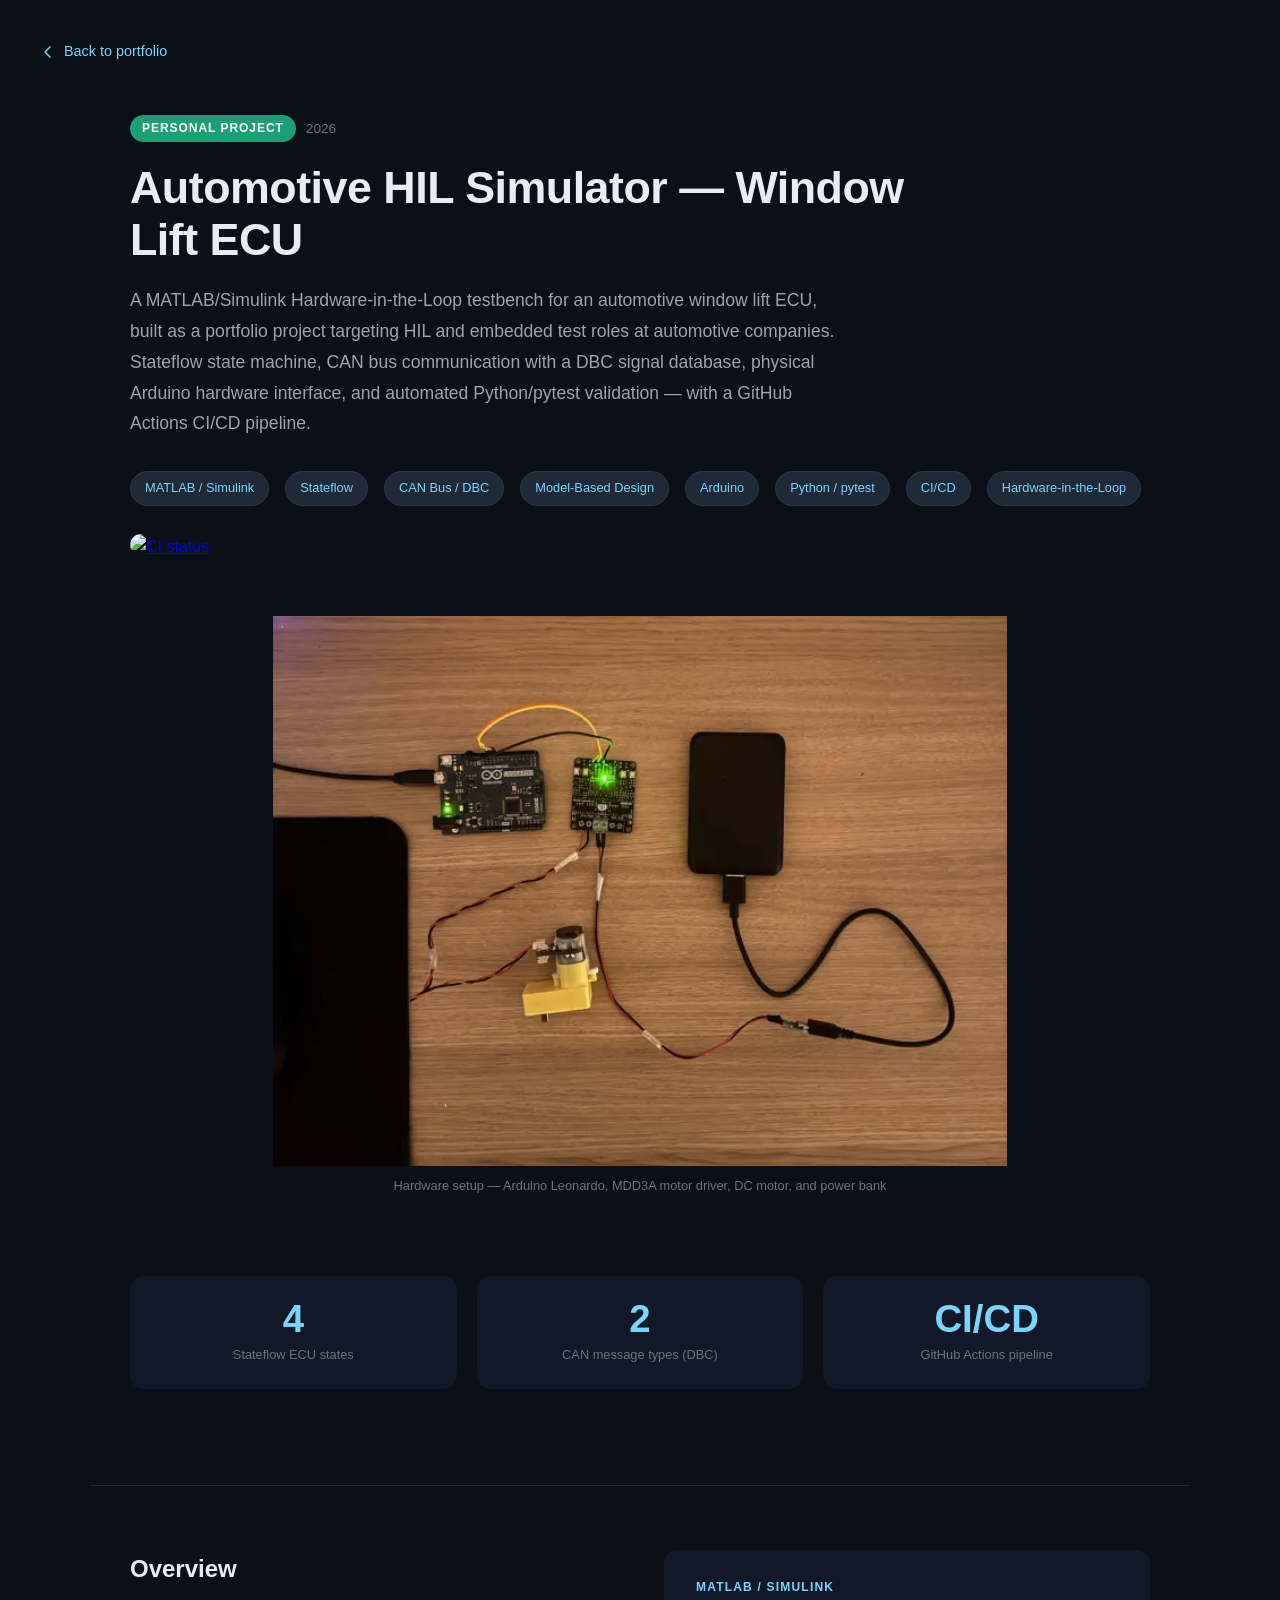
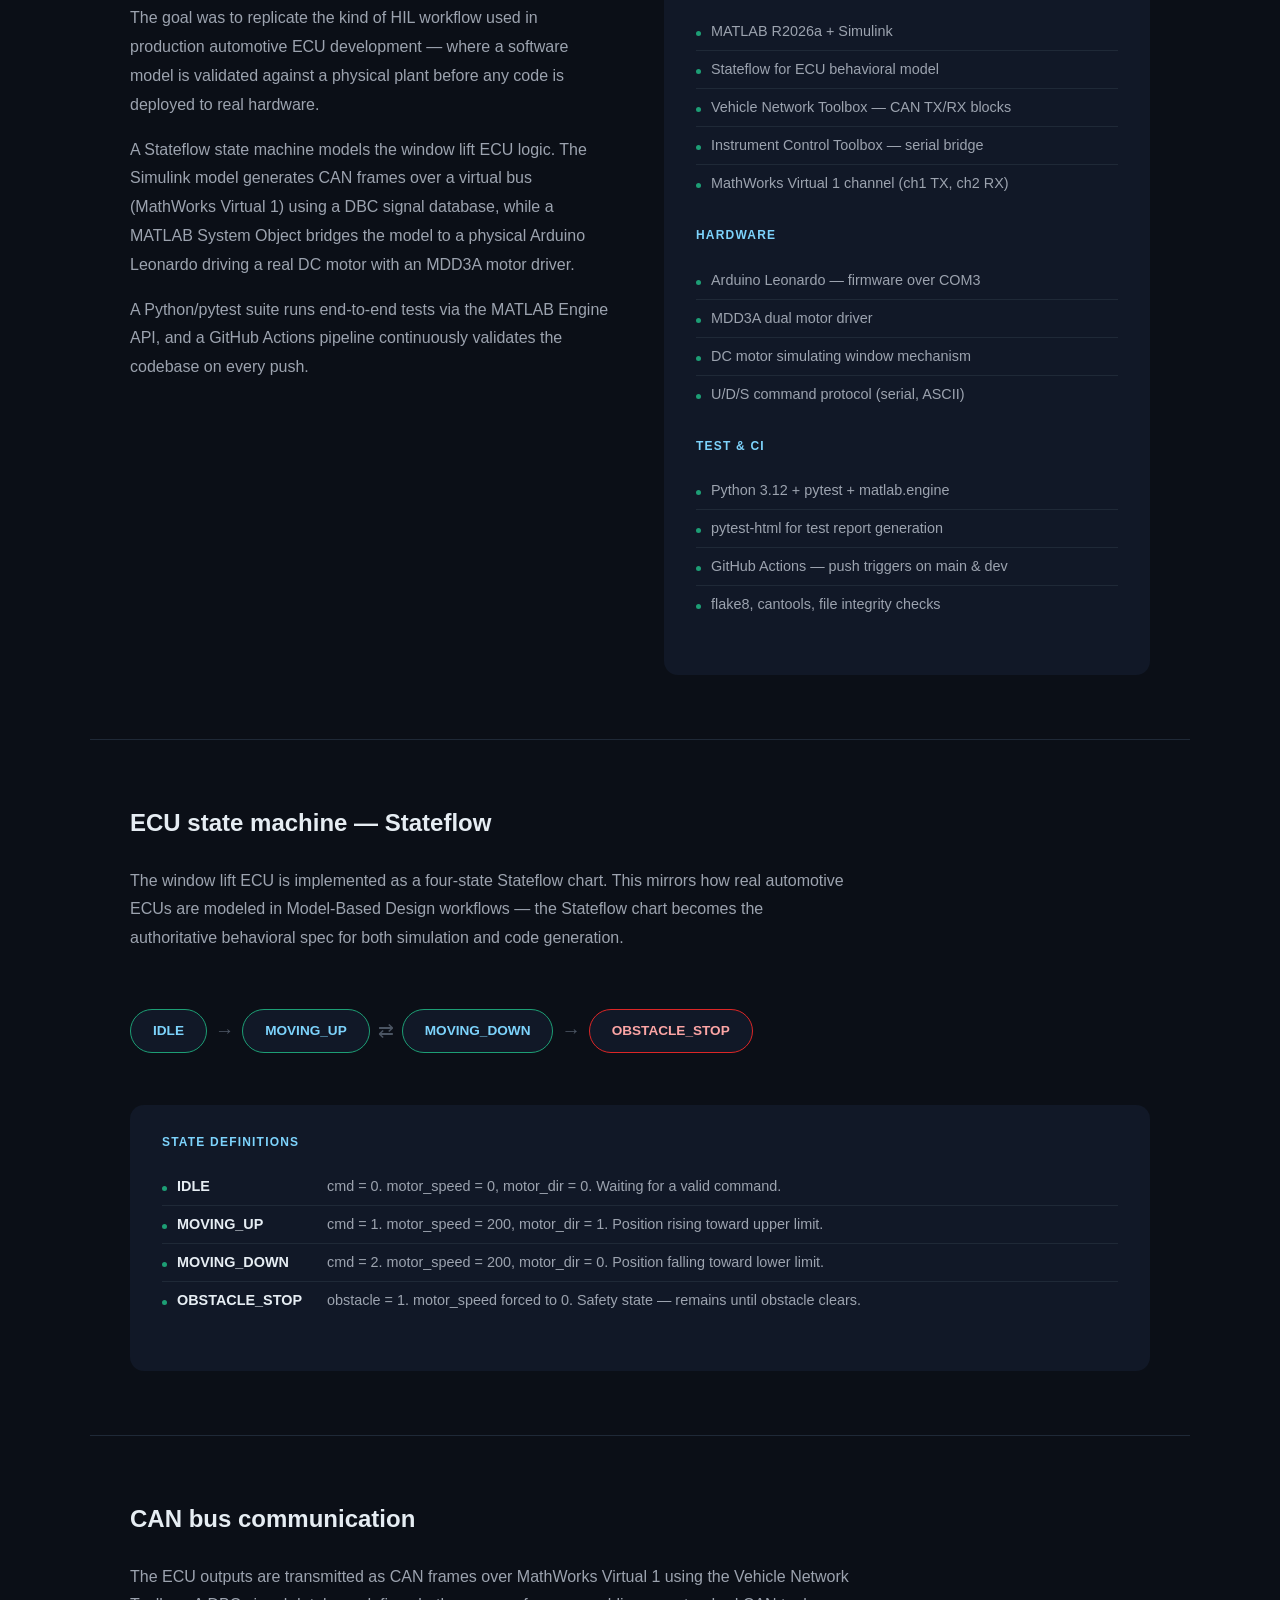
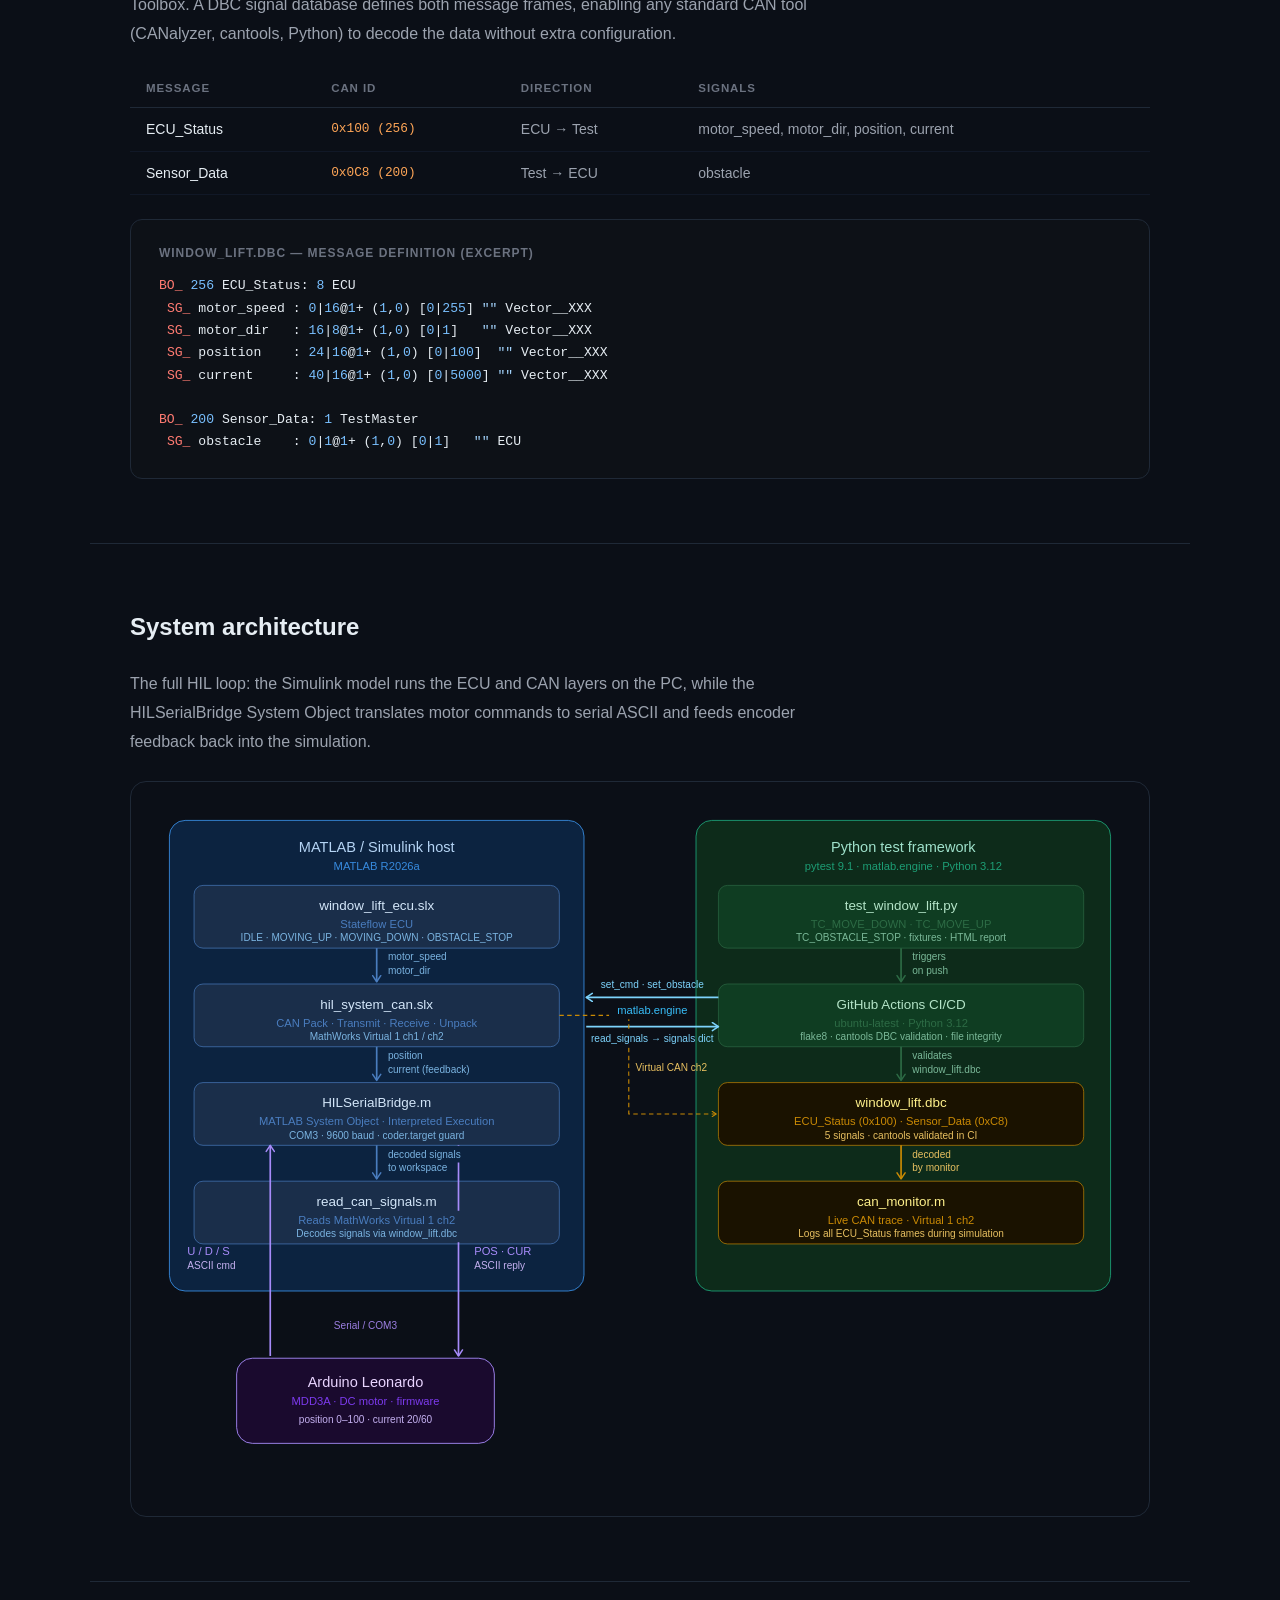
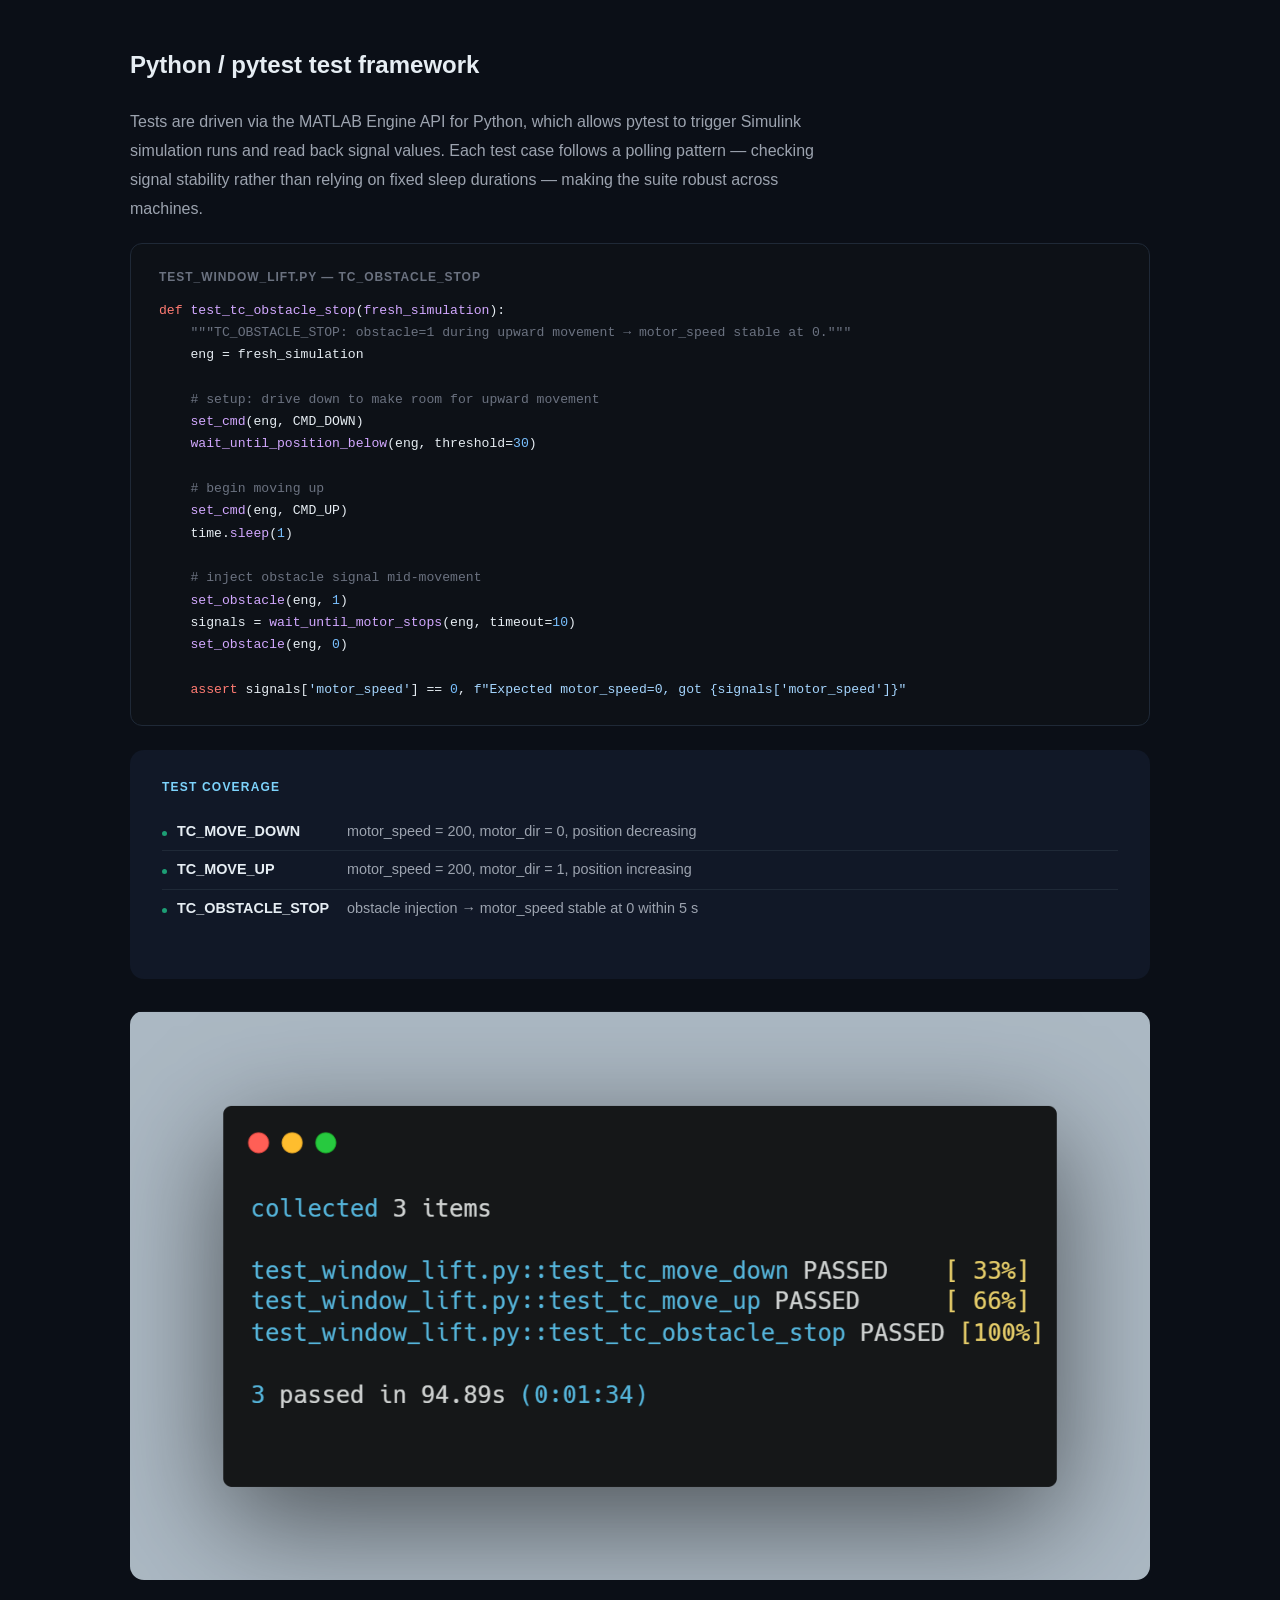
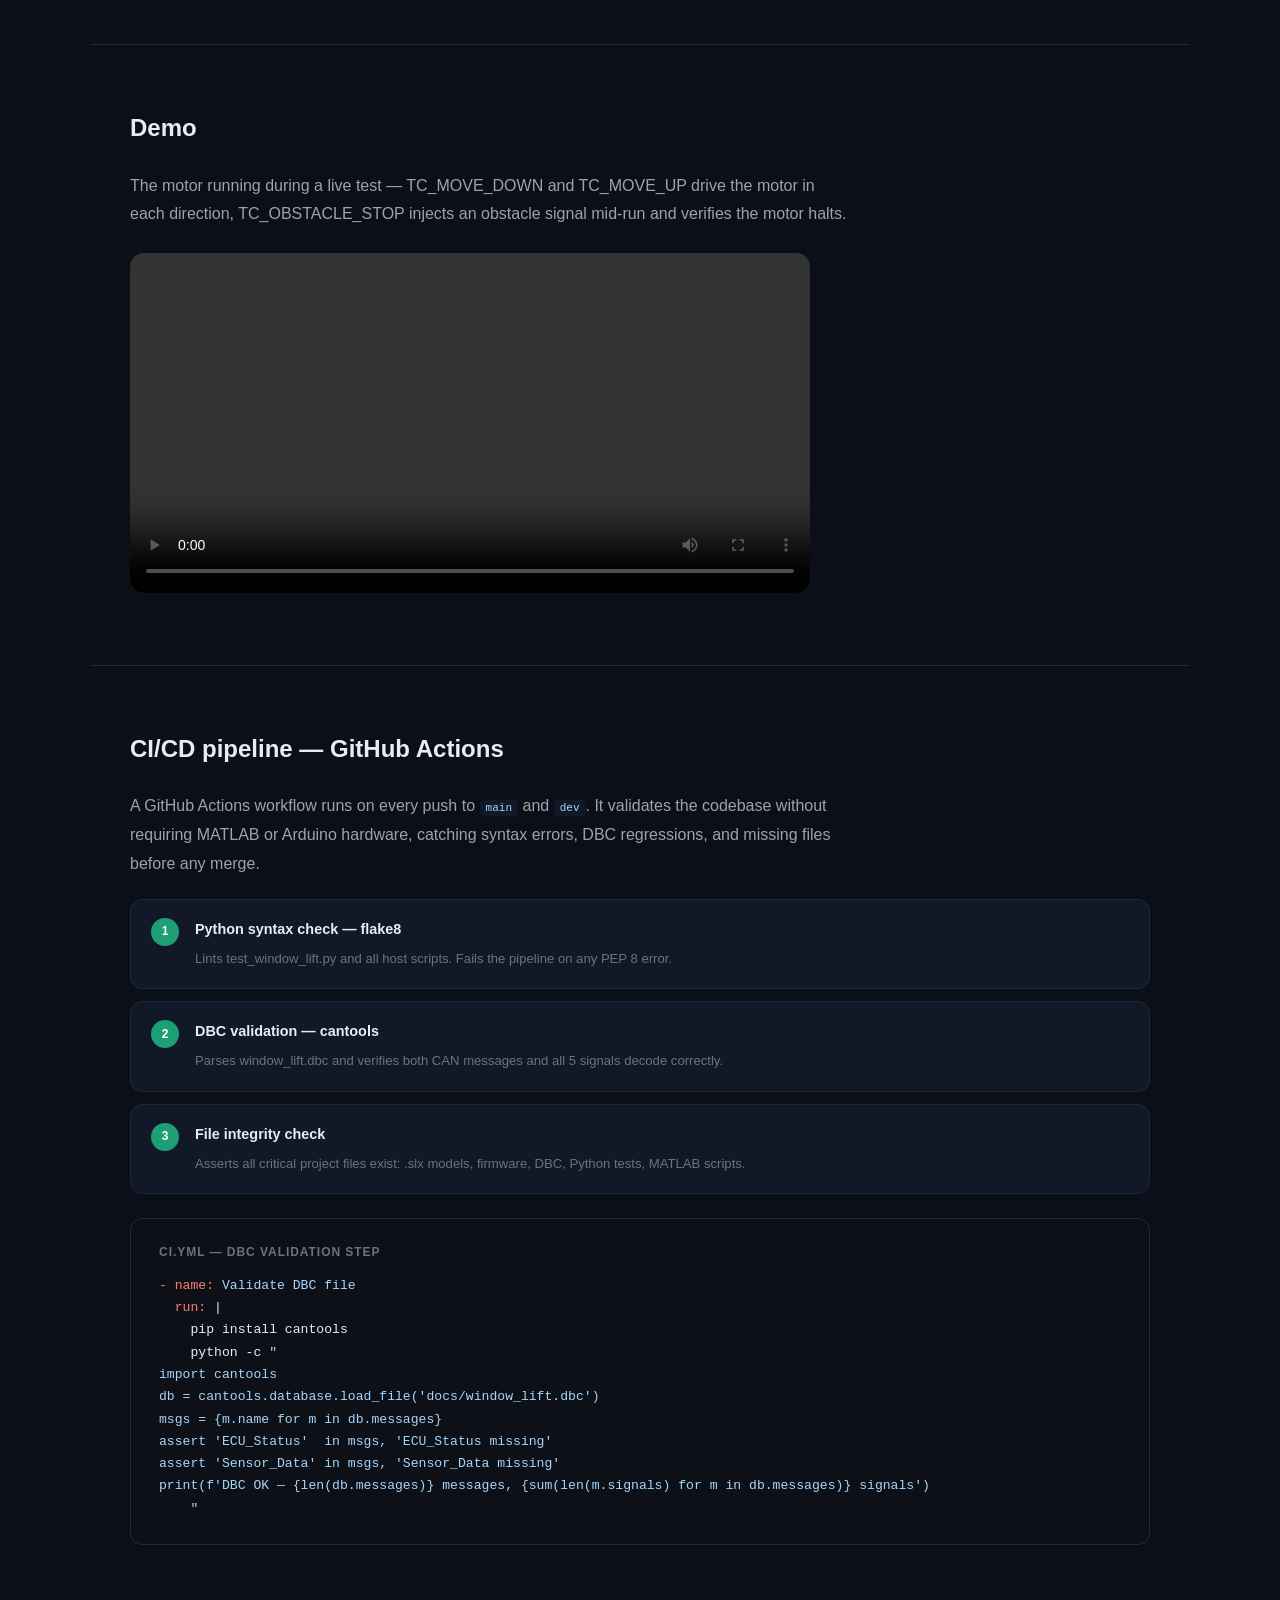
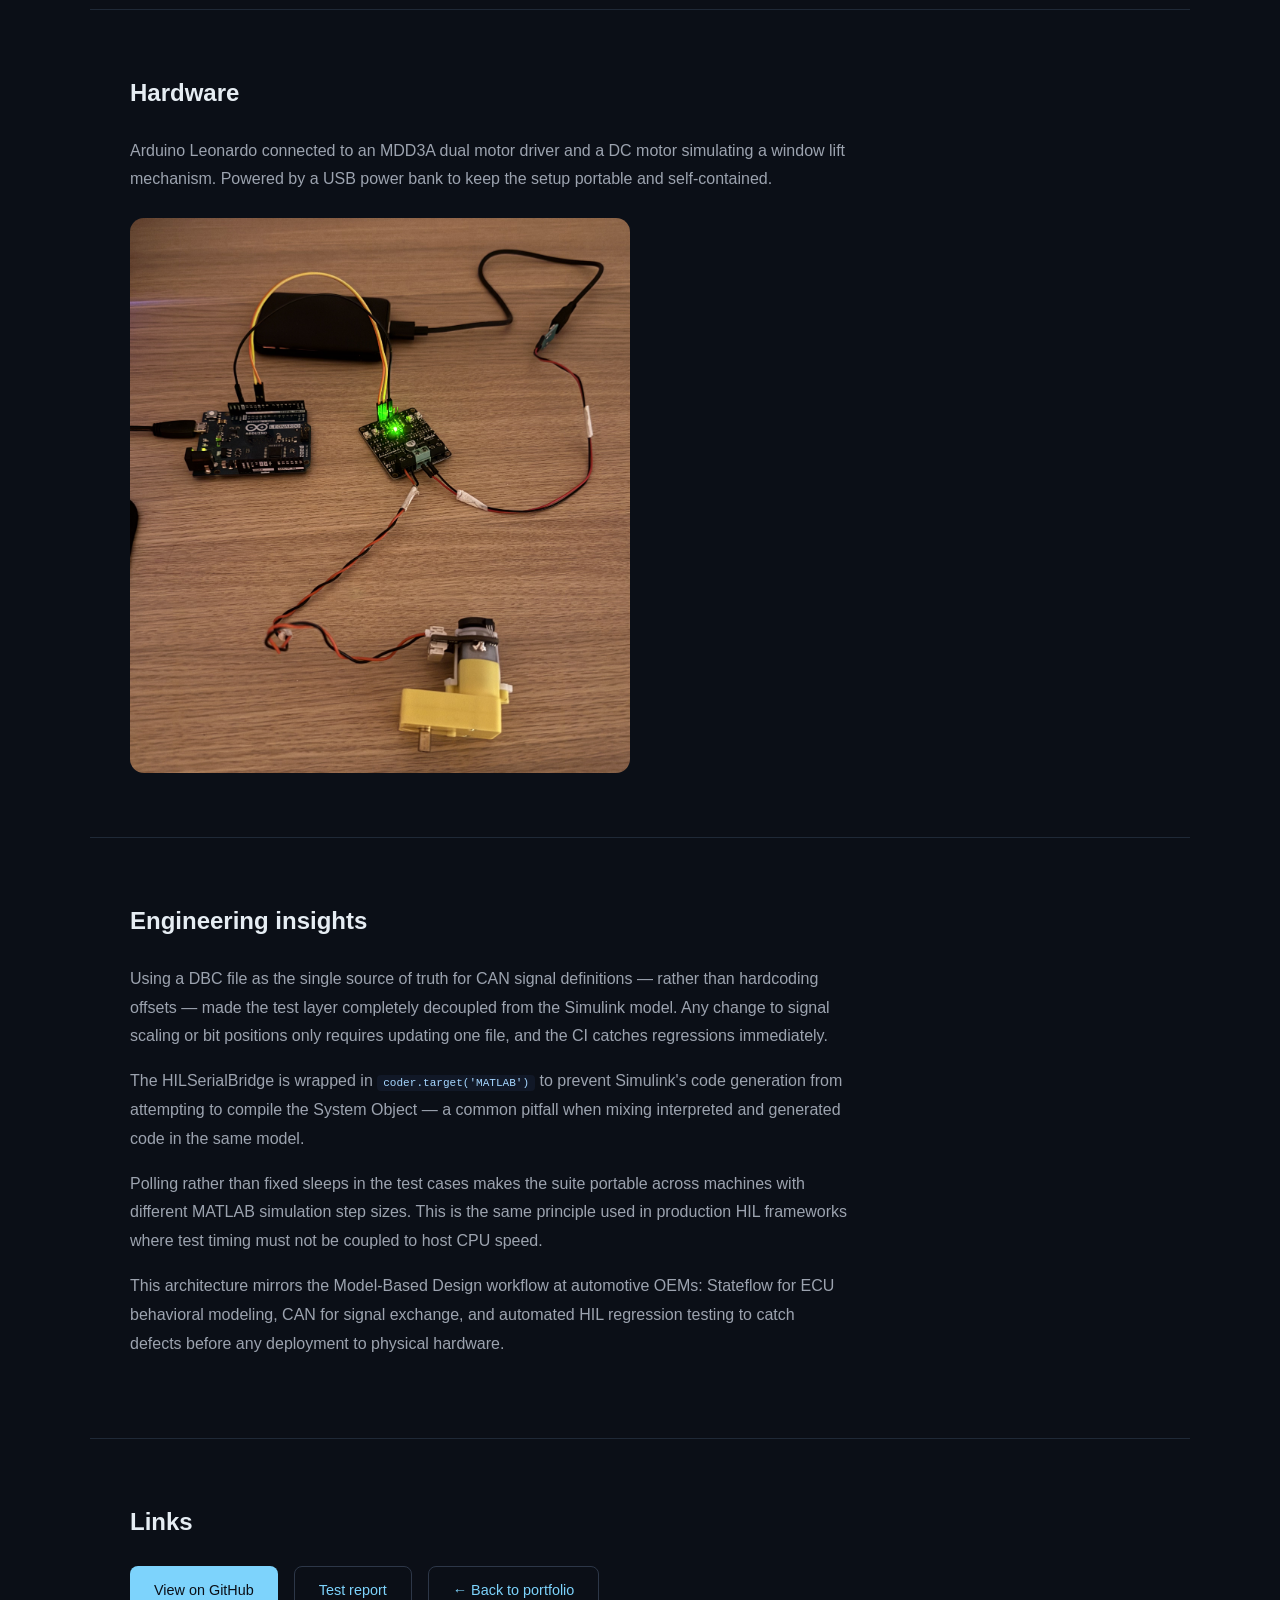
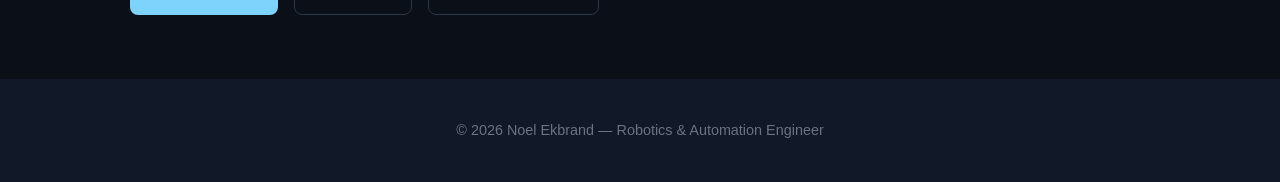
==== projects/automotive-hil-sim.html @ 7920f122 "feat: added automotive HIL project page and updated index page" ====
<!DOCTYPE html>
<html lang="en">
<head>
    <meta charset="UTF-8">
    <title>Automotive HIL Simulator — Noel Ekbrand</title>
    <meta name="viewport" content="width=device-width, initial-scale=1.0">
    <link rel="stylesheet" href="../style.css">
    <style>
        /* ── PROJECT PAGE EXTRAS ── */

        .back-link {
            display: inline-flex;
            align-items: center;
            gap: 8px;
            color: #7dd3fc;
            text-decoration: none;
            font-size: 0.9rem;
            padding: 40px 40px 0;
            transition: opacity 0.2s;
        }
        .back-link:hover { opacity: 0.7; }

        /* ── HERO ── */
        .project-hero {
            padding: 48px 40px 60px;
            max-width: 1100px;
            margin: 0 auto;
        }
        .project-hero-eyebrow {
            display: flex;
            align-items: center;
            gap: 10px;
            margin-bottom: 20px;
        }
        .eyebrow-badge {
            font-size: 0.75rem;
            font-weight: 600;
            letter-spacing: 0.08em;
            text-transform: uppercase;
            background: #1D9E75;
            color: #fff;
            padding: 4px 12px;
            border-radius: 20px;
        }
        .eyebrow-year {
            font-size: 0.85rem;
            color: #6b7280;
        }
        .project-hero h1 {
            font-size: 2.8rem;
            font-weight: 700;
            letter-spacing: -0.5px;
            line-height: 1.15;
            max-width: 820px;
            margin-bottom: 20px;
        }
        .project-hero .lead {
            font-size: 1.1rem;
            color: #9ca3af;
            max-width: 720px;
            line-height: 1.75;
            margin-bottom: 32px;
        }
        .tag-row {
            display: flex;
            flex-wrap: wrap;
            gap: 8px;
        }
        .tag-row span {
            display: inline-block;
            background: #1f2937;
            padding: 6px 14px;
            border-radius: 20px;
            font-size: 0.8rem;
            color: #7dd3fc;
            border: 1px solid #2d3748;
        }

        /* ── HERO IMAGE ── */
        .hero-image-wrap {
            width: 100%;
            max-width: 1100px;
            margin: 0 auto 80px;
            padding: 0 40px;
        }
        .hero-image-wrap img {
            width: 100%;
            max-height: 550px; /*480px*/
            object-fit: contain;
            border-radius: 16px;
            display: block;
        }
        .image-caption {
            text-align: center;
            font-size: 0.8rem;
            color: #6b7280;
            margin-top: 10px;
        }

        /* ── CONTENT SECTIONS ── */
        .project-section {
            padding: 64px 40px;
            max-width: 1100px;
            margin: 0 auto;
        }
        .project-section + .project-section {
            border-top: 1px solid #1f2937;
        }
        .project-section h2 {
            font-size: 1.5rem;
            font-weight: 600;
            margin-bottom: 24px;
            color: #e6edf3;
        }
        .project-section p {
            color: #9ca3af;
            line-height: 1.8;
            max-width: 720px;
            margin-bottom: 16px;
        }

        /* ── TWO-COL LAYOUT ── */
        .two-col {
            display: grid;
            grid-template-columns: 1fr 1fr;
            gap: 48px;
            align-items: start;
        }
        .two-col-text h2 {
            font-size: 1.5rem;
            font-weight: 600;
            margin-bottom: 16px;
        }

        /* ── SPEC LIST ── */
        .spec-block {
            background: #111827;
            border-radius: 14px;
            padding: 28px 32px;
            margin-top: 0;
        }
        .spec-block h3 {
            font-size: 0.75rem;
            font-weight: 600;
            letter-spacing: 0.1em;
            text-transform: uppercase;
            color: #7dd3fc;
            margin-bottom: 16px;
        }
        .spec-list {
            list-style: none;
            padding: 0;
            margin: 0 0 24px;
        }
        .spec-list li {
            font-size: 0.9rem;
            color: #9ca3af;
            padding: 7px 0;
            border-bottom: 1px solid #1f2937;
            display: flex;
            align-items: baseline;
            gap: 10px;
        }
        .spec-list li:last-child { border-bottom: none; }
        .spec-list li::before {
            content: '';
            width: 5px;
            height: 5px;
            border-radius: 50%;
            background: #1D9E75;
            flex-shrink: 0;
            margin-top: 2px;
        }

        /* ── DIAGRAM ── */
        .diagram-wrap {
            background: #0b0f17;
            border: 1px solid #1f2937;
            border-radius: 16px;
            padding: 16px;
            margin-top: 24px;
        }
        .diagram-wrap svg {
            width: 100%;
            height: auto;
        }

        /* ── STATS BAR ── */
        .stats-row {
            display: grid;
            grid-template-columns: repeat(3, 1fr);
            gap: 20px;
            margin: 32px 0;
        }
        .stat-card {
            background: #111827;
            border-radius: 14px;
            padding: 24px;
            text-align: center;
        }
        .stat-card .stat-number {
            font-size: 2.4rem;
            font-weight: 700;
            color: #7dd3fc;
            line-height: 1;
            margin-bottom: 6px;
        }
        .stat-card .stat-label {
            font-size: 0.8rem;
            color: #6b7280;
        }

        /* ── IMAGE GRID ── */
        .img-grid-2 {
            display: grid;
            grid-template-columns: 1fr 1fr;
            gap: 20px;
            margin-top: 24px;
        }
        .img-grid-2 img {
            width: 100%;
            border-radius: 14px;
        }

        /* ── CODE BLOCK ── */
        .code-block {
            background: #0d1117;
            border: 1px solid #1f2937;
            border-radius: 12px;
            padding: 24px 28px;
            margin-top: 20px;
            overflow-x: auto;
        }
        .code-block pre {
            margin: 0;
            font-family: "SF Mono", "Fira Code", "Cascadia Code", monospace;
            font-size: 0.82rem;
            color: #e6edf3;
            line-height: 1.7;
            white-space: pre;
        }
        .code-label {
            font-size: 0.75rem;
            font-weight: 600;
            letter-spacing: 0.08em;
            text-transform: uppercase;
            color: #6b7280;
            margin-bottom: 12px;
        }
        .kw  { color: #ff7b72; }
        .fn  { color: #d2a8ff; }
        .str { color: #a5d6ff; }
        .cmt { color: #6b7280; }
        .num { color: #79c0ff; }
        .sig { color: #ffa657; }

        /* ── STATE MACHINE ── */
        .state-machine {
            display: flex;
            align-items: center;
            justify-content: flex-start;
            gap: 0;
            flex-wrap: wrap;
            margin-top: 24px;
            padding: 32px 0;
        }
        .state-node {
            background: #111827;
            border: 1.5px solid #2d3748;
            border-radius: 50px;
            padding: 10px 22px;
            font-size: 0.85rem;
            font-weight: 600;
            color: #e6edf3;
            white-space: nowrap;
        }
        .state-node.active { border-color: #1D9E75; color: #7dd3fc; }
        .state-node.warn   { border-color: #f59e0b; color: #fcd34d; }
        .state-node.error  { border-color: #dc2626; color: #fca5a5; }
        .state-arrow {
            color: #4b5563;
            font-size: 1.2rem;
            padding: 0 8px;
        }

        /* ── CAN TABLE ── */
        .can-table {
            width: 100%;
            border-collapse: collapse;
            margin-top: 20px;
            font-size: 0.875rem;
        }
        .can-table th {
            text-align: left;
            padding: 10px 16px;
            font-size: 0.72rem;
            font-weight: 600;
            letter-spacing: 0.08em;
            text-transform: uppercase;
            color: #6b7280;
            border-bottom: 1px solid #1f2937;
        }
        .can-table td {
            padding: 10px 16px;
            color: #9ca3af;
            border-bottom: 1px solid #111827;
        }
        .can-table td.mono {
            font-family: "SF Mono", "Fira Code", monospace;
            font-size: 0.8rem;
            color: #ffa657;
        }
        .can-table td.bright { color: #e6edf3; }

        /* ── CI STEP ── */
        .ci-steps {
            display: flex;
            flex-direction: column;
            gap: 12px;
            margin-top: 20px;
        }
        .ci-step {
            display: flex;
            align-items: flex-start;
            gap: 16px;
            background: #111827;
            border-radius: 12px;
            padding: 18px 20px;
            border: 1px solid #1f2937;
        }
        .ci-step-num {
            width: 28px;
            height: 28px;
            border-radius: 50%;
            background: #1D9E75;
            color: #fff;
            font-size: 0.75rem;
            font-weight: 700;
            display: flex;
            align-items: center;
            justify-content: center;
            flex-shrink: 0;
        }
        .ci-step-body strong {
            display: block;
            font-size: 0.9rem;
            color: #e6edf3;
            margin-bottom: 4px;
        }
        .ci-step-body span {
            font-size: 0.82rem;
            color: #6b7280;
        }

        /* ── LINKS ── */
        .project-links {
            display: flex;
            gap: 16px;
            flex-wrap: wrap;
            margin-top: 24px;
        }
        .project-links a {
            display: inline-flex;
            align-items: center;
            gap: 8px;
            padding: 12px 24px;
            border-radius: 8px;
            font-size: 0.9rem;
            font-weight: 500;
            text-decoration: none;
            transition: all 0.2s;
        }
        .btn-primary {
            background: #7dd3fc;
            color: #0b0f17;
        }
        .btn-primary:hover { background: #38bdf8; }
        .btn-secondary {
            background: transparent;
            color: #7dd3fc;
            border: 1px solid #2d3748;
        }
        .btn-secondary:hover { background: #1f2937; }

        /* ── RESPONSIVE ── */
        @media (max-width: 900px) {
            .project-hero h1 { font-size: 2rem; }
            .two-col { grid-template-columns: 1fr; }
            .stats-row { grid-template-columns: 1fr 1fr; }
            .img-grid-2 { grid-template-columns: 1fr; }
            .back-link, .project-hero, .hero-image-wrap, .project-section { padding-left: 20px; padding-right: 20px; }
        }
        @media (max-width: 600px) {
            .stats-row { grid-template-columns: 1fr; }
        }
    </style>
</head>

<body>

<!-- BACK -->
<a href="../index.html" class="back-link">
    <svg width="16" height="16" viewBox="0 0 16 16" fill="none">
        <path d="M10 3L5 8L10 13" stroke="currentColor" stroke-width="1.5" stroke-linecap="round" stroke-linejoin="round"/>
    </svg>
    Back to portfolio
</a>

<!-- HERO TEXT -->
<div class="project-hero">
    <div class="project-hero-eyebrow">
        <span class="eyebrow-badge">Personal project</span>
        <span class="eyebrow-year">2026</span>
    </div>
    <h1>Automotive HIL Simulator — Window Lift ECU</h1>
    <p class="lead">
        A MATLAB/Simulink Hardware-in-the-Loop testbench for an automotive window lift ECU, built as a
        portfolio project targeting HIL and embedded test roles at automotive companies.
        Stateflow state machine, CAN bus communication with a DBC signal database, physical Arduino
        hardware interface, and automated Python/pytest validation — with a GitHub Actions CI/CD pipeline.
    </p>
    <div class="tag-row">
        <span>MATLAB / Simulink</span>
        <span>Stateflow</span>
        <span>CAN Bus / DBC</span>
        <span>Model-Based Design</span>
        <span>Arduino</span>
        <span>Python / pytest</span>
        <span>CI/CD</span>
        <span>Hardware-in-the-Loop</span>
    </div>
    <div style="margin-top: 20px;">
        <a href="https://github.com/Noelekbrand/automotive-hil-sim/actions" target="_blank">
            <img src="https://github.com/Noelekbrand/automotive-hil-sim/actions/workflows/ci.yml/badge.svg" alt="CI status" style="height: 22px; width: auto;">
        </a>
    </div>
</div>

<!-- HERO IMAGE -->
<div class="hero-image-wrap">
    <img src="../Images/HIL_new_top_resize.png" alt="Automotive HIL Simulator — top-down view of Arduino Leonardo, MDD3A motor driver, DC motor, and power bank">
    <p class="image-caption">Hardware setup — Arduino Leonardo, MDD3A motor driver, DC motor, and power bank</p>
</div>

<!-- STATS -->
<div class="project-section" style="padding-top: 0;">
    <div class="stats-row">
        <div class="stat-card">
            <div class="stat-number">4</div>
            <div class="stat-label">Stateflow ECU states</div>
        </div>
        <div class="stat-card">
            <div class="stat-number">2</div>
            <div class="stat-label">CAN message types (DBC)</div>
        </div>
        <div class="stat-card">
            <div class="stat-number">CI/CD</div>
            <div class="stat-label">GitHub Actions pipeline</div>
        </div>
    </div>
</div>

<!-- OVERVIEW + SPECS -->
<div class="project-section">
    <div class="two-col">
        <div class="two-col-text">
            <h2>Overview</h2>
            <p>
                The goal was to replicate the kind of HIL workflow used in production automotive ECU development —
                where a software model is validated against a physical plant before any code is deployed to real hardware.
            </p>
            <p>
                A Stateflow state machine models the window lift ECU logic. The Simulink model generates CAN frames
                over a virtual bus (MathWorks Virtual 1) using a DBC signal database, while a MATLAB System Object
                bridges the model to a physical Arduino Leonardo driving a real DC motor with an MDD3A motor driver.
            </p>
            <p>
                A Python/pytest suite runs end-to-end tests via the MATLAB Engine API, and a GitHub Actions pipeline
                continuously validates the codebase on every push.
            </p>
        </div>
        <div>
            <div class="spec-block">
                <h3>MATLAB / Simulink</h3>
                <ul class="spec-list">
                    <li>MATLAB R2026a + Simulink</li>
                    <li>Stateflow for ECU behavioral model</li>
                    <li>Vehicle Network Toolbox — CAN TX/RX blocks</li>
                    <li>Instrument Control Toolbox — serial bridge</li>
                    <li>MathWorks Virtual 1 channel (ch1 TX, ch2 RX)</li>
                </ul>
                <h3 style="margin-top: 16px;">Hardware</h3>
                <ul class="spec-list">
                    <li>Arduino Leonardo — firmware over COM3</li>
                    <li>MDD3A dual motor driver</li>
                    <li>DC motor simulating window mechanism</li>
                    <li>U/D/S command protocol (serial, ASCII)</li>
                </ul>
                <h3 style="margin-top: 16px;">Test & CI</h3>
                <ul class="spec-list">
                    <li>Python 3.12 + pytest + matlab.engine</li>
                    <li>pytest-html for test report generation</li>
                    <li>GitHub Actions — push triggers on main &amp; dev</li>
                    <li>flake8, cantools, file integrity checks</li>
                </ul>
            </div>
        </div>
    </div>
</div>

<!-- STATEFLOW STATE MACHINE -->
<div class="project-section">
    <h2>ECU state machine — Stateflow</h2>
    <p>
        The window lift ECU is implemented as a four-state Stateflow chart. This mirrors how real automotive
        ECUs are modeled in Model-Based Design workflows — the Stateflow chart becomes the authoritative
        behavioral spec for both simulation and code generation.
    </p>

    <div class="state-machine">
        <div class="state-node active">IDLE</div>
        <div class="state-arrow">→</div>
        <div class="state-node active">MOVING_UP</div>
        <div class="state-arrow">⇄</div>
        <div class="state-node active">MOVING_DOWN</div>
        <div class="state-arrow">→</div>
        <div class="state-node error">OBSTACLE_STOP</div>
    </div>

    <div class="spec-block" style="margin-top: 20px;">
        <h3>State definitions</h3>
        <ul class="spec-list">
            <li>
                <strong style="color:#e6edf3; min-width: 140px; display:inline-block;">IDLE</strong>
                cmd = 0. motor_speed = 0, motor_dir = 0. Waiting for a valid command.
            </li>
            <li>
                <strong style="color:#e6edf3; min-width: 140px; display:inline-block;">MOVING_UP</strong>
                cmd = 1. motor_speed = 200, motor_dir = 1. Position rising toward upper limit.
            </li>
            <li>
                <strong style="color:#e6edf3; min-width: 140px; display:inline-block;">MOVING_DOWN</strong>
                cmd = 2. motor_speed = 200, motor_dir = 0. Position falling toward lower limit.
            </li>
            <li>
                <strong style="color:#e6edf3; min-width: 140px; display:inline-block;">OBSTACLE_STOP</strong>
                obstacle = 1. motor_speed forced to 0. Safety state — remains until obstacle clears.
            </li>
        </ul>
    </div>
</div>

<!-- CAN COMMUNICATION -->
<div class="project-section">
    <h2>CAN bus communication</h2>
    <p>
        The ECU outputs are transmitted as CAN frames over MathWorks Virtual 1 using the Vehicle Network
        Toolbox. A DBC signal database defines both message frames, enabling any standard CAN tool
        (CANalyzer, cantools, Python) to decode the data without extra configuration.
    </p>

    <table class="can-table">
        <thead>
            <tr>
                <th>Message</th>
                <th>CAN ID</th>
                <th>Direction</th>
                <th>Signals</th>
            </tr>
        </thead>
        <tbody>
            <tr>
                <td class="bright">ECU_Status</td>
                <td class="mono">0x100 (256)</td>
                <td>ECU → Test</td>
                <td>motor_speed, motor_dir, position, current</td>
            </tr>
            <tr>
                <td class="bright">Sensor_Data</td>
                <td class="mono">0x0C8 (200)</td>
                <td>Test → ECU</td>
                <td>obstacle</td>
            </tr>
        </tbody>
    </table>

    <div class="code-block" style="margin-top: 24px;">
        <div class="code-label">window_lift.dbc — message definition (excerpt)</div>
        <pre>
<span class="kw">BO_</span> <span class="num">256</span> ECU_Status: <span class="num">8</span> ECU
 <span class="kw">SG_</span> motor_speed : <span class="num">0</span>|<span class="num">16</span>@<span class="num">1</span>+ (<span class="num">1</span>,<span class="num">0</span>) [<span class="num">0</span>|<span class="num">255</span>] <span class="str">""</span> Vector__XXX
 <span class="kw">SG_</span> motor_dir   : <span class="num">16</span>|<span class="num">8</span>@<span class="num">1</span>+ (<span class="num">1</span>,<span class="num">0</span>) [<span class="num">0</span>|<span class="num">1</span>]   <span class="str">""</span> Vector__XXX
 <span class="kw">SG_</span> position    : <span class="num">24</span>|<span class="num">16</span>@<span class="num">1</span>+ (<span class="num">1</span>,<span class="num">0</span>) [<span class="num">0</span>|<span class="num">100</span>]  <span class="str">""</span> Vector__XXX
 <span class="kw">SG_</span> current     : <span class="num">40</span>|<span class="num">16</span>@<span class="num">1</span>+ (<span class="num">1</span>,<span class="num">0</span>) [<span class="num">0</span>|<span class="num">5000</span>] <span class="str">""</span> Vector__XXX

<span class="kw">BO_</span> <span class="num">200</span> Sensor_Data: <span class="num">1</span> TestMaster
 <span class="kw">SG_</span> obstacle    : <span class="num">0</span>|<span class="num">1</span>@<span class="num">1</span>+ (<span class="num">1</span>,<span class="num">0</span>) [<span class="num">0</span>|<span class="num">1</span>]   <span class="str">""</span> ECU</pre>
    </div>
</div>

<!-- SYSTEM DIAGRAM -->
<div class="project-section">
    <h2>System architecture</h2>
    <p>
        The full HIL loop: the Simulink model runs the ECU and CAN layers on the PC, while the HILSerialBridge
        System Object translates motor commands to serial ASCII and feeds encoder feedback back into the simulation.
    </p>

    <div class="diagram-wrap">
<svg width="100%" viewBox="0 0 880 620" role="img" xmlns="http://www.w3.org/2000/svg">
<title style="fill:rgb(0, 0, 0);stroke:none;color:rgb(0, 0, 0);stroke-width:1px;stroke-linecap:butt;stroke-linejoin:miter;opacity:1;font-family:&quot;Anthropic Sans&quot;, -apple-system, BlinkMacSystemFont, &quot;Segoe UI&quot;, sans-serif;font-size:16px;font-weight:400;text-anchor:start;dominant-baseline:auto">Automotive HIL Simulator — System Architecture</title>
<desc style="fill:rgb(0, 0, 0);stroke:none;color:rgb(0, 0, 0);stroke-width:1px;stroke-linecap:butt;stroke-linejoin:miter;opacity:1;font-family:&quot;Anthropic Sans&quot;, -apple-system, BlinkMacSystemFont, &quot;Segoe UI&quot;, sans-serif;font-size:16px;font-weight:400;text-anchor:start;dominant-baseline:auto">Full HIL loop showing Simulink ECU, CAN layer, HILSerialBridge on PC, connected via serial to Arduino hardware, with Python test framework communicating via matlab.engine.</desc>
<defs>
<marker id="arr" viewBox="0 0 10 10" refX="8" refY="5" markerWidth="6" markerHeight="6" orient="auto-start-reverse">
<path d="M2 1L8 5L2 9" fill="none" stroke="context-stroke" stroke-width="1.5" stroke-linecap="round" stroke-linejoin="round"/>
</marker>
<mask id="imagine-text-gaps-iecdow" maskUnits="userSpaceOnUse"><rect x="0" y="0" width="880" height="620" fill="white"/><rect x="127.74562072753906" y="32.84746551513672" width="156.11441040039062" height="20.73958969116211" fill="black" rx="2"/><rect x="161.57041931152344" y="52.43452072143555" width="88.5761489868164" height="15.956849098205566" fill="black" rx="2"/><rect x="143.30821228027344" y="86.04314422607422" width="123.46102142333984" height="19.543903350830078" fill="black" rx="2"/><rect x="165.47506713867188" y="104.43452453613281" width="78.9667739868164" height="15.956849098205566" fill="black" rx="2"/><rect x="80.01164245605469" y="117.63020324707031" width="250.4599609375" height="14.761163711547852" fill="black" rx="2"/><rect x="209.8043212890625" y="134.6302032470703" width="65.67057800292969" height="14.761163711547852" fill="black" rx="2"/><rect x="209.8043212890625" y="146.6302032470703" width="52.90707778930664" height="14.761163711547852" fill="black" rx="2"/><rect x="147.68927001953125" y="174.04315185546875" width="115.88525390625" height="19.543903350830078" fill="black" rx="2"/><rect x="109.55813598632812" y="192.4345245361328" width="191.20362854003906" height="15.956849098205566" fill="black" rx="2"/><rect x="138.30128479003906" y="205.6302032470703" width="132.94522094726562" height="14.761163711547852" fill="black" rx="2"/><rect x="209.8043212890625" y="222.6302032470703" width="44.135826110839844" height="14.761163711547852" fill="black" rx="2"/><rect x="209.8043212890625" y="234.6302032470703" width="90.9909439086914" height="14.761163711547852" fill="black" rx="2"/><rect x="150.2768096923828" y="262.04315185546875" width="109.6358642578125" height="19.543903350830078" fill="black" rx="2"/><rect x="89.76394653320312" y="280.43450927734375" width="231.6759796142578" height="15.956849098205566" fill="black" rx="2"/><rect x="119.19834899902344" y="293.63018798828125" width="170.80410766601562" height="14.76114559173584" fill="black" rx="2"/><rect x="209.8043212890625" y="310.63018798828125" width="78.97806549072266" height="14.761163711547852" fill="black" rx="2"/><rect x="209.8043212890625" y="322.6302185058594" width="66.98334121704102" height="14.761163711547852" fill="black" rx="2"/><rect x="145.18580627441406" y="350.0431213378906" width="119.80569458007812" height="19.543903350830078" fill="black" rx="2"/><rect x="127.31593322753906" y="368.43450927734375" width="155.5460205078125" height="15.956849098205566" fill="black" rx="2"/><rect x="123.79425811767578" y="381.63018798828125" width="162.23065185546875" height="14.761163711547852" fill="black" rx="2"/><rect x="134.24234008789062" y="510.84747314453125" width="122.24385070800781" height="20.73958969116211" fill="black" rx="2"/><rect x="121.92118835449219" y="530.4345092773438" width="147.54127502441406" height="15.956849098205566" fill="black" rx="2"/><rect x="127.75015258789062" y="547.6301879882812" width="133.8488311767578" height="14.761163711547852" fill="black" rx="2"/><rect x="30.80431365966797" y="396.43450927734375" width="46.271751403808594" height="15.956849098205566" fill="black" rx="2"/><rect x="30.80431365966797" y="409.63018798828125" width="53.33416748046875" height="14.761163711547852" fill="black" rx="2"/><rect x="286.8042907714844" y="396.43450927734375" width="59.40824890136719" height="15.956849098205566" fill="black" rx="2"/><rect x="286.8042907714844" y="409.63018798828125" width="57.20501708984375" height="14.761163711547852" fill="black" rx="2"/><rect x="160.53805541992188" y="463.63018798828125" width="68.61978149414062" height="14.761163711547852" fill="black" rx="2"/><rect x="599.6979370117188" y="32.84746551513672" width="152.61802673339844" height="20.73958969116211" fill="black" rx="2"/><rect x="581.5010986328125" y="52.43452072143555" width="187.17503356933594" height="15.956849098205566" fill="black" rx="2"/><rect x="611.261474609375" y="86.04314422607422" width="123.67689514160156" height="19.543903350830078" fill="black" rx="2"/><rect x="587.646728515625" y="104.43452453613281" width="170.5769500732422" height="15.956849098205566" fill="black" rx="2"/><rect x="573.1209716796875" y="117.63020324707031" width="200.7684326171875" height="14.761163711547852" fill="black" rx="2"/><rect x="677.8042602539062" y="134.6302032470703" width="43.479454040527344" height="14.761163711547852" fill="black" rx="2"/><rect x="677.8042602539062" y="146.6302032470703" width="43.19169998168945" height="14.761163711547852" fill="black" rx="2"/><rect x="605.273681640625" y="174.04315185546875" width="136.07015991210938" height="19.543903350830078" fill="black" rx="2"/><rect x="605.8248291015625" y="192.4345245361328" width="134.5197982788086" height="15.956849098205566" fill="black" rx="2"/><rect x="572.7847290039062" y="205.6302032470703" width="200.06703186035156" height="14.761163711547852" fill="black" rx="2"/><rect x="677.8042602539062" y="222.6302032470703" width="48.60015869140625" height="14.761163711547852" fill="black" rx="2"/><rect x="677.8042602539062" y="234.6302032470703" width="77.61580657958984" height="14.761163711547852" fill="black" rx="2"/><rect x="622.1627807617188" y="262.04315185546875" width="102.12004852294922" height="19.543903350830078" fill="black" rx="2"/><rect x="570.0757446289062" y="280.43450927734375" width="206.5814208984375" height="15.956849098205566" fill="black" rx="2"/><rect x="597.8754272460938" y="293.63018798828125" width="150.18235778808594" height="14.76114559173584" fill="black" rx="2"/><rect x="677.8042602539062" y="310.63018798828125" width="46.93675231933594" height="14.761163711547852" fill="black" rx="2"/><rect x="677.8042602539062" y="322.6302185058594" width="57.17356491088867" height="14.761163711547852" fill="black" rx="2"/><rect x="625.7871704101562" y="350.0431213378906" width="93.42418670654297" height="19.543903350830078" fill="black" rx="2"/><rect x="600.490966796875" y="368.43450927734375" width="145.1925811767578" height="15.956849098205566" fill="black" rx="2"/><rect x="572.7006225585938" y="381.63018798828125" width="200.00857543945312" height="14.761163711547852" fill="black" rx="2"/><rect x="397.677978515625" y="159.6302032470703" width="106.2179183959961" height="14.761163711547852" fill="black" rx="2"/><rect x="389.9433898925781" y="207.6302032470703" width="123.12200164794922" height="14.761163711547852" fill="black" rx="2"/><rect x="412.3905334472656" y="181.43450927734375" width="77.35676574707031" height="15.956849098205566" fill="black" rx="2"/><rect x="430.8043212890625" y="233.6302032470703" width="78.42503356933594" height="14.761163711547852" fill="black" rx="2"/></mask></defs>


<rect x="20" y="20" width="370" height="420" rx="14" fill="#0c2340" stroke="#378ADD" stroke-width="0.8" style="fill:rgb(12, 35, 64);stroke:rgb(55, 138, 221);color:rgb(0, 0, 0);stroke-width:0.8px;stroke-linecap:butt;stroke-linejoin:miter;opacity:1;font-family:&quot;Anthropic Sans&quot;, -apple-system, BlinkMacSystemFont, &quot;Segoe UI&quot;, sans-serif;font-size:16px;font-weight:400;text-anchor:start;dominant-baseline:auto"/>
<text x="205" y="48" text-anchor="middle" fill="#b5d4f4" font-size="13" font-weight="500" style="fill:rgb(181, 212, 244);stroke:none;color:rgb(0, 0, 0);stroke-width:1px;stroke-linecap:butt;stroke-linejoin:miter;opacity:1;font-family:&quot;Anthropic Sans&quot;, -apple-system, BlinkMacSystemFont, &quot;Segoe UI&quot;, sans-serif;font-size:13px;font-weight:500;text-anchor:middle;dominant-baseline:auto">MATLAB / Simulink host</text>
<text x="205" y="64" text-anchor="middle" fill="#378ADD" font-size="10" style="fill:rgb(55, 138, 221);stroke:none;color:rgb(0, 0, 0);stroke-width:1px;stroke-linecap:butt;stroke-linejoin:miter;opacity:1;font-family:&quot;Anthropic Sans&quot;, -apple-system, BlinkMacSystemFont, &quot;Segoe UI&quot;, sans-serif;font-size:10px;font-weight:400;text-anchor:middle;dominant-baseline:auto">MATLAB R2026a</text>


<rect x="42" y="78" width="326" height="56" rx="8" fill="#1a2e4a" stroke="#4a7dbf" stroke-width="0.6" style="fill:rgb(26, 46, 74);stroke:rgb(74, 125, 191);color:rgb(0, 0, 0);stroke-width:0.6px;stroke-linecap:butt;stroke-linejoin:miter;opacity:1;font-family:&quot;Anthropic Sans&quot;, -apple-system, BlinkMacSystemFont, &quot;Segoe UI&quot;, sans-serif;font-size:16px;font-weight:400;text-anchor:start;dominant-baseline:auto"/>
<text x="205" y="100" text-anchor="middle" fill="#d3e6f9" font-size="12" font-weight="500" style="fill:rgb(211, 230, 249);stroke:none;color:rgb(0, 0, 0);stroke-width:1px;stroke-linecap:butt;stroke-linejoin:miter;opacity:1;font-family:&quot;Anthropic Sans&quot;, -apple-system, BlinkMacSystemFont, &quot;Segoe UI&quot;, sans-serif;font-size:12px;font-weight:500;text-anchor:middle;dominant-baseline:auto">window_lift_ecu.slx</text>
<text x="205" y="116" text-anchor="middle" fill="#4a7dbf" font-size="10" style="fill:rgb(74, 125, 191);stroke:none;color:rgb(0, 0, 0);stroke-width:1px;stroke-linecap:butt;stroke-linejoin:miter;opacity:1;font-family:&quot;Anthropic Sans&quot;, -apple-system, BlinkMacSystemFont, &quot;Segoe UI&quot;, sans-serif;font-size:10px;font-weight:400;text-anchor:middle;dominant-baseline:auto">Stateflow ECU</text>
<text x="205" y="128" text-anchor="middle" fill="#7ab3e0" font-size="9" style="fill:rgb(122, 179, 224);stroke:none;color:rgb(0, 0, 0);stroke-width:1px;stroke-linecap:butt;stroke-linejoin:miter;opacity:1;font-family:&quot;Anthropic Sans&quot;, -apple-system, BlinkMacSystemFont, &quot;Segoe UI&quot;, sans-serif;font-size:9px;font-weight:400;text-anchor:middle;dominant-baseline:auto">IDLE · MOVING_UP · MOVING_DOWN · OBSTACLE_STOP</text>


<line x1="205" y1="134" x2="205" y2="164" stroke="#4a7dbf" stroke-width="1.5" marker-end="url(#arr)" style="fill:rgb(0, 0, 0);stroke:rgb(74, 125, 191);color:rgb(0, 0, 0);stroke-width:1.5px;stroke-linecap:butt;stroke-linejoin:miter;opacity:1;font-family:&quot;Anthropic Sans&quot;, -apple-system, BlinkMacSystemFont, &quot;Segoe UI&quot;, sans-serif;font-size:16px;font-weight:400;text-anchor:start;dominant-baseline:auto"/>
<text x="215" y="145" fill="#7ab3e0" font-size="9" style="fill:rgb(122, 179, 224);stroke:none;color:rgb(0, 0, 0);stroke-width:1px;stroke-linecap:butt;stroke-linejoin:miter;opacity:1;font-family:&quot;Anthropic Sans&quot;, -apple-system, BlinkMacSystemFont, &quot;Segoe UI&quot;, sans-serif;font-size:9px;font-weight:400;text-anchor:start;dominant-baseline:auto">motor_speed</text>
<text x="215" y="157" fill="#7ab3e0" font-size="9" style="fill:rgb(122, 179, 224);stroke:none;color:rgb(0, 0, 0);stroke-width:1px;stroke-linecap:butt;stroke-linejoin:miter;opacity:1;font-family:&quot;Anthropic Sans&quot;, -apple-system, BlinkMacSystemFont, &quot;Segoe UI&quot;, sans-serif;font-size:9px;font-weight:400;text-anchor:start;dominant-baseline:auto">motor_dir</text>


<rect x="42" y="166" width="326" height="56" rx="8" fill="#1a2e4a" stroke="#4a7dbf" stroke-width="0.6" style="fill:rgb(26, 46, 74);stroke:rgb(74, 125, 191);color:rgb(0, 0, 0);stroke-width:0.6px;stroke-linecap:butt;stroke-linejoin:miter;opacity:1;font-family:&quot;Anthropic Sans&quot;, -apple-system, BlinkMacSystemFont, &quot;Segoe UI&quot;, sans-serif;font-size:16px;font-weight:400;text-anchor:start;dominant-baseline:auto"/>
<text x="205" y="188" text-anchor="middle" fill="#d3e6f9" font-size="12" font-weight="500" style="fill:rgb(211, 230, 249);stroke:none;color:rgb(0, 0, 0);stroke-width:1px;stroke-linecap:butt;stroke-linejoin:miter;opacity:1;font-family:&quot;Anthropic Sans&quot;, -apple-system, BlinkMacSystemFont, &quot;Segoe UI&quot;, sans-serif;font-size:12px;font-weight:500;text-anchor:middle;dominant-baseline:auto">hil_system_can.slx</text>
<text x="205" y="204" text-anchor="middle" fill="#4a7dbf" font-size="10" style="fill:rgb(74, 125, 191);stroke:none;color:rgb(0, 0, 0);stroke-width:1px;stroke-linecap:butt;stroke-linejoin:miter;opacity:1;font-family:&quot;Anthropic Sans&quot;, -apple-system, BlinkMacSystemFont, &quot;Segoe UI&quot;, sans-serif;font-size:10px;font-weight:400;text-anchor:middle;dominant-baseline:auto">CAN Pack · Transmit · Receive · Unpack</text>
<text x="205" y="216" text-anchor="middle" fill="#7ab3e0" font-size="9" style="fill:rgb(122, 179, 224);stroke:none;color:rgb(0, 0, 0);stroke-width:1px;stroke-linecap:butt;stroke-linejoin:miter;opacity:1;font-family:&quot;Anthropic Sans&quot;, -apple-system, BlinkMacSystemFont, &quot;Segoe UI&quot;, sans-serif;font-size:9px;font-weight:400;text-anchor:middle;dominant-baseline:auto">MathWorks Virtual 1 ch1 / ch2</text>


<line x1="205" y1="222" x2="205" y2="252" stroke="#4a7dbf" stroke-width="1.5" marker-end="url(#arr)" style="fill:rgb(0, 0, 0);stroke:rgb(74, 125, 191);color:rgb(0, 0, 0);stroke-width:1.5px;stroke-linecap:butt;stroke-linejoin:miter;opacity:1;font-family:&quot;Anthropic Sans&quot;, -apple-system, BlinkMacSystemFont, &quot;Segoe UI&quot;, sans-serif;font-size:16px;font-weight:400;text-anchor:start;dominant-baseline:auto"/>
<text x="215" y="233" fill="#7ab3e0" font-size="9" style="fill:rgb(122, 179, 224);stroke:none;color:rgb(0, 0, 0);stroke-width:1px;stroke-linecap:butt;stroke-linejoin:miter;opacity:1;font-family:&quot;Anthropic Sans&quot;, -apple-system, BlinkMacSystemFont, &quot;Segoe UI&quot;, sans-serif;font-size:9px;font-weight:400;text-anchor:start;dominant-baseline:auto">position</text>
<text x="215" y="245" fill="#7ab3e0" font-size="9" style="fill:rgb(122, 179, 224);stroke:none;color:rgb(0, 0, 0);stroke-width:1px;stroke-linecap:butt;stroke-linejoin:miter;opacity:1;font-family:&quot;Anthropic Sans&quot;, -apple-system, BlinkMacSystemFont, &quot;Segoe UI&quot;, sans-serif;font-size:9px;font-weight:400;text-anchor:start;dominant-baseline:auto">current (feedback)</text>


<rect x="42" y="254" width="326" height="56" rx="8" fill="#1a2e4a" stroke="#4a7dbf" stroke-width="0.6" style="fill:rgb(26, 46, 74);stroke:rgb(74, 125, 191);color:rgb(0, 0, 0);stroke-width:0.6px;stroke-linecap:butt;stroke-linejoin:miter;opacity:1;font-family:&quot;Anthropic Sans&quot;, -apple-system, BlinkMacSystemFont, &quot;Segoe UI&quot;, sans-serif;font-size:16px;font-weight:400;text-anchor:start;dominant-baseline:auto"/>
<text x="205" y="276" text-anchor="middle" fill="#d3e6f9" font-size="12" font-weight="500" style="fill:rgb(211, 230, 249);stroke:none;color:rgb(0, 0, 0);stroke-width:1px;stroke-linecap:butt;stroke-linejoin:miter;opacity:1;font-family:&quot;Anthropic Sans&quot;, -apple-system, BlinkMacSystemFont, &quot;Segoe UI&quot;, sans-serif;font-size:12px;font-weight:500;text-anchor:middle;dominant-baseline:auto">HILSerialBridge.m</text>
<text x="205" y="292" text-anchor="middle" fill="#4a7dbf" font-size="10" style="fill:rgb(74, 125, 191);stroke:none;color:rgb(0, 0, 0);stroke-width:1px;stroke-linecap:butt;stroke-linejoin:miter;opacity:1;font-family:&quot;Anthropic Sans&quot;, -apple-system, BlinkMacSystemFont, &quot;Segoe UI&quot;, sans-serif;font-size:10px;font-weight:400;text-anchor:middle;dominant-baseline:auto">MATLAB System Object · Interpreted Execution</text>
<text x="205" y="304" text-anchor="middle" fill="#7ab3e0" font-size="9" style="fill:rgb(122, 179, 224);stroke:none;color:rgb(0, 0, 0);stroke-width:1px;stroke-linecap:butt;stroke-linejoin:miter;opacity:1;font-family:&quot;Anthropic Sans&quot;, -apple-system, BlinkMacSystemFont, &quot;Segoe UI&quot;, sans-serif;font-size:9px;font-weight:400;text-anchor:middle;dominant-baseline:auto">COM3 · 9600 baud · coder.target guard</text>


<line x1="205" y1="310" x2="205" y2="340" stroke="#4a7dbf" stroke-width="1.5" marker-end="url(#arr)" style="fill:rgb(0, 0, 0);stroke:rgb(74, 125, 191);color:rgb(0, 0, 0);stroke-width:1.5px;stroke-linecap:butt;stroke-linejoin:miter;opacity:1;font-family:&quot;Anthropic Sans&quot;, -apple-system, BlinkMacSystemFont, &quot;Segoe UI&quot;, sans-serif;font-size:16px;font-weight:400;text-anchor:start;dominant-baseline:auto"/>
<text x="215" y="321" fill="#7ab3e0" font-size="9" style="fill:rgb(122, 179, 224);stroke:none;color:rgb(0, 0, 0);stroke-width:1px;stroke-linecap:butt;stroke-linejoin:miter;opacity:1;font-family:&quot;Anthropic Sans&quot;, -apple-system, BlinkMacSystemFont, &quot;Segoe UI&quot;, sans-serif;font-size:9px;font-weight:400;text-anchor:start;dominant-baseline:auto">decoded signals</text>
<text x="215" y="333" fill="#7ab3e0" font-size="9" style="fill:rgb(122, 179, 224);stroke:none;color:rgb(0, 0, 0);stroke-width:1px;stroke-linecap:butt;stroke-linejoin:miter;opacity:1;font-family:&quot;Anthropic Sans&quot;, -apple-system, BlinkMacSystemFont, &quot;Segoe UI&quot;, sans-serif;font-size:9px;font-weight:400;text-anchor:start;dominant-baseline:auto">to workspace</text>


<rect x="42" y="342" width="326" height="56" rx="8" fill="#1a2e4a" stroke="#4a7dbf" stroke-width="0.6" style="fill:rgb(26, 46, 74);stroke:rgb(74, 125, 191);color:rgb(0, 0, 0);stroke-width:0.6px;stroke-linecap:butt;stroke-linejoin:miter;opacity:1;font-family:&quot;Anthropic Sans&quot;, -apple-system, BlinkMacSystemFont, &quot;Segoe UI&quot;, sans-serif;font-size:16px;font-weight:400;text-anchor:start;dominant-baseline:auto"/>
<text x="205" y="364" text-anchor="middle" fill="#d3e6f9" font-size="12" font-weight="500" style="fill:rgb(211, 230, 249);stroke:none;color:rgb(0, 0, 0);stroke-width:1px;stroke-linecap:butt;stroke-linejoin:miter;opacity:1;font-family:&quot;Anthropic Sans&quot;, -apple-system, BlinkMacSystemFont, &quot;Segoe UI&quot;, sans-serif;font-size:12px;font-weight:500;text-anchor:middle;dominant-baseline:auto">read_can_signals.m</text>
<text x="205" y="380" text-anchor="middle" fill="#4a7dbf" font-size="10" style="fill:rgb(74, 125, 191);stroke:none;color:rgb(0, 0, 0);stroke-width:1px;stroke-linecap:butt;stroke-linejoin:miter;opacity:1;font-family:&quot;Anthropic Sans&quot;, -apple-system, BlinkMacSystemFont, &quot;Segoe UI&quot;, sans-serif;font-size:10px;font-weight:400;text-anchor:middle;dominant-baseline:auto">Reads MathWorks Virtual 1 ch2</text>
<text x="205" y="392" text-anchor="middle" fill="#7ab3e0" font-size="9" style="fill:rgb(122, 179, 224);stroke:none;color:rgb(0, 0, 0);stroke-width:1px;stroke-linecap:butt;stroke-linejoin:miter;opacity:1;font-family:&quot;Anthropic Sans&quot;, -apple-system, BlinkMacSystemFont, &quot;Segoe UI&quot;, sans-serif;font-size:9px;font-weight:400;text-anchor:middle;dominant-baseline:auto">Decodes signals via window_lift.dbc</text>


<rect x="80" y="500" width="230" height="76" rx="14" fill="#1a0a2e" stroke="#a78bfa" stroke-width="0.8" style="fill:rgb(26, 10, 46);stroke:rgb(167, 139, 250);color:rgb(0, 0, 0);stroke-width:0.8px;stroke-linecap:butt;stroke-linejoin:miter;opacity:1;font-family:&quot;Anthropic Sans&quot;, -apple-system, BlinkMacSystemFont, &quot;Segoe UI&quot;, sans-serif;font-size:16px;font-weight:400;text-anchor:start;dominant-baseline:auto"/>
<text x="195" y="526" text-anchor="middle" fill="#e9d5ff" font-size="13" font-weight="500" style="fill:rgb(233, 213, 255);stroke:none;color:rgb(0, 0, 0);stroke-width:1px;stroke-linecap:butt;stroke-linejoin:miter;opacity:1;font-family:&quot;Anthropic Sans&quot;, -apple-system, BlinkMacSystemFont, &quot;Segoe UI&quot;, sans-serif;font-size:13px;font-weight:500;text-anchor:middle;dominant-baseline:auto">Arduino Leonardo</text>
<text x="195" y="542" text-anchor="middle" fill="#7c3aed" font-size="10" style="fill:rgb(124, 58, 237);stroke:none;color:rgb(0, 0, 0);stroke-width:1px;stroke-linecap:butt;stroke-linejoin:miter;opacity:1;font-family:&quot;Anthropic Sans&quot;, -apple-system, BlinkMacSystemFont, &quot;Segoe UI&quot;, sans-serif;font-size:10px;font-weight:400;text-anchor:middle;dominant-baseline:auto">MDD3A · DC motor · firmware</text>
<text x="195" y="558" text-anchor="middle" fill="#c4b0f0" font-size="9" style="fill:rgb(196, 176, 240);stroke:none;color:rgb(0, 0, 0);stroke-width:1px;stroke-linecap:butt;stroke-linejoin:miter;opacity:1;font-family:&quot;Anthropic Sans&quot;, -apple-system, BlinkMacSystemFont, &quot;Segoe UI&quot;, sans-serif;font-size:9px;font-weight:400;text-anchor:middle;dominant-baseline:auto">position 0–100 · current 20/60</text>


<line x1="110" y1="498" x2="110" y2="310" stroke="#a78bfa" stroke-width="1.5" marker-end="url(#arr)" style="fill:rgb(0, 0, 0);stroke:rgb(167, 139, 250);color:rgb(0, 0, 0);stroke-width:1.5px;stroke-linecap:butt;stroke-linejoin:miter;opacity:1;font-family:&quot;Anthropic Sans&quot;, -apple-system, BlinkMacSystemFont, &quot;Segoe UI&quot;, sans-serif;font-size:16px;font-weight:400;text-anchor:start;dominant-baseline:auto"/>
<text x="36" y="408" fill="#a78bfa" font-size="10" font-weight="500" style="fill:rgb(167, 139, 250);stroke:none;color:rgb(0, 0, 0);stroke-width:1px;stroke-linecap:butt;stroke-linejoin:miter;opacity:1;font-family:&quot;Anthropic Sans&quot;, -apple-system, BlinkMacSystemFont, &quot;Segoe UI&quot;, sans-serif;font-size:10px;font-weight:500;text-anchor:start;dominant-baseline:auto">U / D / S</text>
<text x="36" y="420" fill="#c4b0f0" font-size="9" style="fill:rgb(196, 176, 240);stroke:none;color:rgb(0, 0, 0);stroke-width:1px;stroke-linecap:butt;stroke-linejoin:miter;opacity:1;font-family:&quot;Anthropic Sans&quot;, -apple-system, BlinkMacSystemFont, &quot;Segoe UI&quot;, sans-serif;font-size:9px;font-weight:400;text-anchor:start;dominant-baseline:auto">ASCII cmd</text>


<line x1="278" y1="310" x2="278" y2="498" stroke="#a78bfa" stroke-width="1.5" marker-end="url(#arr)" mask="url(#imagine-text-gaps-iecdow)" style="fill:rgb(0, 0, 0);stroke:rgb(167, 139, 250);color:rgb(0, 0, 0);stroke-width:1.5px;stroke-linecap:butt;stroke-linejoin:miter;opacity:1;font-family:&quot;Anthropic Sans&quot;, -apple-system, BlinkMacSystemFont, &quot;Segoe UI&quot;, sans-serif;font-size:16px;font-weight:400;text-anchor:start;dominant-baseline:auto"/>
<text x="292" y="408" fill="#a78bfa" font-size="10" font-weight="500" style="fill:rgb(167, 139, 250);stroke:none;color:rgb(0, 0, 0);stroke-width:1px;stroke-linecap:butt;stroke-linejoin:miter;opacity:1;font-family:&quot;Anthropic Sans&quot;, -apple-system, BlinkMacSystemFont, &quot;Segoe UI&quot;, sans-serif;font-size:10px;font-weight:500;text-anchor:start;dominant-baseline:auto">POS · CUR</text>
<text x="292" y="420" fill="#c4b0f0" font-size="9" style="fill:rgb(196, 176, 240);stroke:none;color:rgb(0, 0, 0);stroke-width:1px;stroke-linecap:butt;stroke-linejoin:miter;opacity:1;font-family:&quot;Anthropic Sans&quot;, -apple-system, BlinkMacSystemFont, &quot;Segoe UI&quot;, sans-serif;font-size:9px;font-weight:400;text-anchor:start;dominant-baseline:auto">ASCII reply</text>

<text x="195" y="474" text-anchor="middle" fill="#9b7ee0" font-size="9" font-weight="500" style="fill:rgb(155, 126, 224);stroke:none;color:rgb(0, 0, 0);stroke-width:1px;stroke-linecap:butt;stroke-linejoin:miter;opacity:1;font-family:&quot;Anthropic Sans&quot;, -apple-system, BlinkMacSystemFont, &quot;Segoe UI&quot;, sans-serif;font-size:9px;font-weight:500;text-anchor:middle;dominant-baseline:auto">Serial / COM3</text>


<rect x="490" y="20" width="370" height="420" rx="14" fill="#0d2b1a" stroke="#1D9E75" stroke-width="0.8" style="fill:rgb(13, 43, 26);stroke:rgb(29, 158, 117);color:rgb(0, 0, 0);stroke-width:0.8px;stroke-linecap:butt;stroke-linejoin:miter;opacity:1;font-family:&quot;Anthropic Sans&quot;, -apple-system, BlinkMacSystemFont, &quot;Segoe UI&quot;, sans-serif;font-size:16px;font-weight:400;text-anchor:start;dominant-baseline:auto"/>
<text x="675" y="48" text-anchor="middle" fill="#9fe1cb" font-size="13" font-weight="500" style="fill:rgb(159, 225, 203);stroke:none;color:rgb(0, 0, 0);stroke-width:1px;stroke-linecap:butt;stroke-linejoin:miter;opacity:1;font-family:&quot;Anthropic Sans&quot;, -apple-system, BlinkMacSystemFont, &quot;Segoe UI&quot;, sans-serif;font-size:13px;font-weight:500;text-anchor:middle;dominant-baseline:auto">Python test framework</text>
<text x="675" y="64" text-anchor="middle" fill="#1D9E75" font-size="10" style="fill:rgb(29, 158, 117);stroke:none;color:rgb(0, 0, 0);stroke-width:1px;stroke-linecap:butt;stroke-linejoin:miter;opacity:1;font-family:&quot;Anthropic Sans&quot;, -apple-system, BlinkMacSystemFont, &quot;Segoe UI&quot;, sans-serif;font-size:10px;font-weight:400;text-anchor:middle;dominant-baseline:auto">pytest 9.1 · matlab.engine · Python 3.12</text>


<rect x="510" y="78" width="326" height="56" rx="8" fill="#0f3d22" stroke="#2d6b45" stroke-width="0.6" style="fill:rgb(15, 61, 34);stroke:rgb(45, 107, 69);color:rgb(0, 0, 0);stroke-width:0.6px;stroke-linecap:butt;stroke-linejoin:miter;opacity:1;font-family:&quot;Anthropic Sans&quot;, -apple-system, BlinkMacSystemFont, &quot;Segoe UI&quot;, sans-serif;font-size:16px;font-weight:400;text-anchor:start;dominant-baseline:auto"/>
<text x="673" y="100" text-anchor="middle" fill="#b4e4c8" font-size="12" font-weight="500" style="fill:rgb(180, 228, 200);stroke:none;color:rgb(0, 0, 0);stroke-width:1px;stroke-linecap:butt;stroke-linejoin:miter;opacity:1;font-family:&quot;Anthropic Sans&quot;, -apple-system, BlinkMacSystemFont, &quot;Segoe UI&quot;, sans-serif;font-size:12px;font-weight:500;text-anchor:middle;dominant-baseline:auto">test_window_lift.py</text>
<text x="673" y="116" text-anchor="middle" fill="#2d6b45" font-size="10" style="fill:rgb(45, 107, 69);stroke:none;color:rgb(0, 0, 0);stroke-width:1px;stroke-linecap:butt;stroke-linejoin:miter;opacity:1;font-family:&quot;Anthropic Sans&quot;, -apple-system, BlinkMacSystemFont, &quot;Segoe UI&quot;, sans-serif;font-size:10px;font-weight:400;text-anchor:middle;dominant-baseline:auto">TC_MOVE_DOWN · TC_MOVE_UP</text>
<text x="673" y="128" text-anchor="middle" fill="#7ab898" font-size="9" style="fill:rgb(122, 184, 152);stroke:none;color:rgb(0, 0, 0);stroke-width:1px;stroke-linecap:butt;stroke-linejoin:miter;opacity:1;font-family:&quot;Anthropic Sans&quot;, -apple-system, BlinkMacSystemFont, &quot;Segoe UI&quot;, sans-serif;font-size:9px;font-weight:400;text-anchor:middle;dominant-baseline:auto">TC_OBSTACLE_STOP · fixtures · HTML report</text>


<line x1="673" y1="134" x2="673" y2="164" stroke="#2d6b45" stroke-width="1.5" marker-end="url(#arr)" style="fill:rgb(0, 0, 0);stroke:rgb(45, 107, 69);color:rgb(0, 0, 0);stroke-width:1.5px;stroke-linecap:butt;stroke-linejoin:miter;opacity:1;font-family:&quot;Anthropic Sans&quot;, -apple-system, BlinkMacSystemFont, &quot;Segoe UI&quot;, sans-serif;font-size:16px;font-weight:400;text-anchor:start;dominant-baseline:auto"/>
<text x="683" y="145" fill="#7ab898" font-size="9" style="fill:rgb(122, 184, 152);stroke:none;color:rgb(0, 0, 0);stroke-width:1px;stroke-linecap:butt;stroke-linejoin:miter;opacity:1;font-family:&quot;Anthropic Sans&quot;, -apple-system, BlinkMacSystemFont, &quot;Segoe UI&quot;, sans-serif;font-size:9px;font-weight:400;text-anchor:start;dominant-baseline:auto">triggers</text>
<text x="683" y="157" fill="#7ab898" font-size="9" style="fill:rgb(122, 184, 152);stroke:none;color:rgb(0, 0, 0);stroke-width:1px;stroke-linecap:butt;stroke-linejoin:miter;opacity:1;font-family:&quot;Anthropic Sans&quot;, -apple-system, BlinkMacSystemFont, &quot;Segoe UI&quot;, sans-serif;font-size:9px;font-weight:400;text-anchor:start;dominant-baseline:auto">on push</text>


<rect x="510" y="166" width="326" height="56" rx="8" fill="#0f3d22" stroke="#2d6b45" stroke-width="0.6" style="fill:rgb(15, 61, 34);stroke:rgb(45, 107, 69);color:rgb(0, 0, 0);stroke-width:0.6px;stroke-linecap:butt;stroke-linejoin:miter;opacity:1;font-family:&quot;Anthropic Sans&quot;, -apple-system, BlinkMacSystemFont, &quot;Segoe UI&quot;, sans-serif;font-size:16px;font-weight:400;text-anchor:start;dominant-baseline:auto"/>
<text x="673" y="188" text-anchor="middle" fill="#b4e4c8" font-size="12" font-weight="500" style="fill:rgb(180, 228, 200);stroke:none;color:rgb(0, 0, 0);stroke-width:1px;stroke-linecap:butt;stroke-linejoin:miter;opacity:1;font-family:&quot;Anthropic Sans&quot;, -apple-system, BlinkMacSystemFont, &quot;Segoe UI&quot;, sans-serif;font-size:12px;font-weight:500;text-anchor:middle;dominant-baseline:auto">GitHub Actions CI/CD</text>
<text x="673" y="204" text-anchor="middle" fill="#2d6b45" font-size="10" style="fill:rgb(45, 107, 69);stroke:none;color:rgb(0, 0, 0);stroke-width:1px;stroke-linecap:butt;stroke-linejoin:miter;opacity:1;font-family:&quot;Anthropic Sans&quot;, -apple-system, BlinkMacSystemFont, &quot;Segoe UI&quot;, sans-serif;font-size:10px;font-weight:400;text-anchor:middle;dominant-baseline:auto">ubuntu-latest · Python 3.12</text>
<text x="673" y="216" text-anchor="middle" fill="#7ab898" font-size="9" style="fill:rgb(122, 184, 152);stroke:none;color:rgb(0, 0, 0);stroke-width:1px;stroke-linecap:butt;stroke-linejoin:miter;opacity:1;font-family:&quot;Anthropic Sans&quot;, -apple-system, BlinkMacSystemFont, &quot;Segoe UI&quot;, sans-serif;font-size:9px;font-weight:400;text-anchor:middle;dominant-baseline:auto">flake8 · cantools DBC validation · file integrity</text>


<line x1="673" y1="222" x2="673" y2="252" stroke="#2d6b45" stroke-width="1.5" marker-end="url(#arr)" style="fill:rgb(0, 0, 0);stroke:rgb(45, 107, 69);color:rgb(0, 0, 0);stroke-width:1.5px;stroke-linecap:butt;stroke-linejoin:miter;opacity:1;font-family:&quot;Anthropic Sans&quot;, -apple-system, BlinkMacSystemFont, &quot;Segoe UI&quot;, sans-serif;font-size:16px;font-weight:400;text-anchor:start;dominant-baseline:auto"/>
<text x="683" y="233" fill="#7ab898" font-size="9" style="fill:rgb(122, 184, 152);stroke:none;color:rgb(0, 0, 0);stroke-width:1px;stroke-linecap:butt;stroke-linejoin:miter;opacity:1;font-family:&quot;Anthropic Sans&quot;, -apple-system, BlinkMacSystemFont, &quot;Segoe UI&quot;, sans-serif;font-size:9px;font-weight:400;text-anchor:start;dominant-baseline:auto">validates</text>
<text x="683" y="245" fill="#7ab898" font-size="9" style="fill:rgb(122, 184, 152);stroke:none;color:rgb(0, 0, 0);stroke-width:1px;stroke-linecap:butt;stroke-linejoin:miter;opacity:1;font-family:&quot;Anthropic Sans&quot;, -apple-system, BlinkMacSystemFont, &quot;Segoe UI&quot;, sans-serif;font-size:9px;font-weight:400;text-anchor:start;dominant-baseline:auto">window_lift.dbc</text>


<rect x="510" y="254" width="326" height="56" rx="8" fill="#1a1200" stroke="#ca8a04" stroke-width="0.6" style="fill:rgb(26, 18, 0);stroke:rgb(202, 138, 4);color:rgb(0, 0, 0);stroke-width:0.6px;stroke-linecap:butt;stroke-linejoin:miter;opacity:1;font-family:&quot;Anthropic Sans&quot;, -apple-system, BlinkMacSystemFont, &quot;Segoe UI&quot;, sans-serif;font-size:16px;font-weight:400;text-anchor:start;dominant-baseline:auto"/>
<text x="673" y="276" text-anchor="middle" fill="#fef08a" font-size="12" font-weight="500" style="fill:rgb(254, 240, 138);stroke:none;color:rgb(0, 0, 0);stroke-width:1px;stroke-linecap:butt;stroke-linejoin:miter;opacity:1;font-family:&quot;Anthropic Sans&quot;, -apple-system, BlinkMacSystemFont, &quot;Segoe UI&quot;, sans-serif;font-size:12px;font-weight:500;text-anchor:middle;dominant-baseline:auto">window_lift.dbc</text>
<text x="673" y="292" text-anchor="middle" fill="#ca8a04" font-size="10" style="fill:rgb(202, 138, 4);stroke:none;color:rgb(0, 0, 0);stroke-width:1px;stroke-linecap:butt;stroke-linejoin:miter;opacity:1;font-family:&quot;Anthropic Sans&quot;, -apple-system, BlinkMacSystemFont, &quot;Segoe UI&quot;, sans-serif;font-size:10px;font-weight:400;text-anchor:middle;dominant-baseline:auto">ECU_Status (0x100) · Sensor_Data (0xC8)</text>
<text x="673" y="304" text-anchor="middle" fill="#e8c060" font-size="9" style="fill:rgb(232, 192, 96);stroke:none;color:rgb(0, 0, 0);stroke-width:1px;stroke-linecap:butt;stroke-linejoin:miter;opacity:1;font-family:&quot;Anthropic Sans&quot;, -apple-system, BlinkMacSystemFont, &quot;Segoe UI&quot;, sans-serif;font-size:9px;font-weight:400;text-anchor:middle;dominant-baseline:auto">5 signals · cantools validated in CI</text>


<line x1="673" y1="310" x2="673" y2="340" stroke="#ca8a04" stroke-width="1.5" marker-end="url(#arr)" style="fill:rgb(0, 0, 0);stroke:rgb(202, 138, 4);color:rgb(0, 0, 0);stroke-width:1.5px;stroke-linecap:butt;stroke-linejoin:miter;opacity:1;font-family:&quot;Anthropic Sans&quot;, -apple-system, BlinkMacSystemFont, &quot;Segoe UI&quot;, sans-serif;font-size:16px;font-weight:400;text-anchor:start;dominant-baseline:auto"/>
<text x="683" y="321" fill="#e8c060" font-size="9" style="fill:rgb(232, 192, 96);stroke:none;color:rgb(0, 0, 0);stroke-width:1px;stroke-linecap:butt;stroke-linejoin:miter;opacity:1;font-family:&quot;Anthropic Sans&quot;, -apple-system, BlinkMacSystemFont, &quot;Segoe UI&quot;, sans-serif;font-size:9px;font-weight:400;text-anchor:start;dominant-baseline:auto">decoded</text>
<text x="683" y="333" fill="#e8c060" font-size="9" style="fill:rgb(232, 192, 96);stroke:none;color:rgb(0, 0, 0);stroke-width:1px;stroke-linecap:butt;stroke-linejoin:miter;opacity:1;font-family:&quot;Anthropic Sans&quot;, -apple-system, BlinkMacSystemFont, &quot;Segoe UI&quot;, sans-serif;font-size:9px;font-weight:400;text-anchor:start;dominant-baseline:auto">by monitor</text>


<rect x="510" y="342" width="326" height="56" rx="8" fill="#1a1200" stroke="#ca8a04" stroke-width="0.6" style="fill:rgb(26, 18, 0);stroke:rgb(202, 138, 4);color:rgb(0, 0, 0);stroke-width:0.6px;stroke-linecap:butt;stroke-linejoin:miter;opacity:1;font-family:&quot;Anthropic Sans&quot;, -apple-system, BlinkMacSystemFont, &quot;Segoe UI&quot;, sans-serif;font-size:16px;font-weight:400;text-anchor:start;dominant-baseline:auto"/>
<text x="673" y="364" text-anchor="middle" fill="#fef08a" font-size="12" font-weight="500" style="fill:rgb(254, 240, 138);stroke:none;color:rgb(0, 0, 0);stroke-width:1px;stroke-linecap:butt;stroke-linejoin:miter;opacity:1;font-family:&quot;Anthropic Sans&quot;, -apple-system, BlinkMacSystemFont, &quot;Segoe UI&quot;, sans-serif;font-size:12px;font-weight:500;text-anchor:middle;dominant-baseline:auto">can_monitor.m</text>
<text x="673" y="380" text-anchor="middle" fill="#ca8a04" font-size="10" style="fill:rgb(202, 138, 4);stroke:none;color:rgb(0, 0, 0);stroke-width:1px;stroke-linecap:butt;stroke-linejoin:miter;opacity:1;font-family:&quot;Anthropic Sans&quot;, -apple-system, BlinkMacSystemFont, &quot;Segoe UI&quot;, sans-serif;font-size:10px;font-weight:400;text-anchor:middle;dominant-baseline:auto">Live CAN trace · Virtual 1 ch2</text>
<text x="673" y="392" text-anchor="middle" fill="#e8c060" font-size="9" style="fill:rgb(232, 192, 96);stroke:none;color:rgb(0, 0, 0);stroke-width:1px;stroke-linecap:butt;stroke-linejoin:miter;opacity:1;font-family:&quot;Anthropic Sans&quot;, -apple-system, BlinkMacSystemFont, &quot;Segoe UI&quot;, sans-serif;font-size:9px;font-weight:400;text-anchor:middle;dominant-baseline:auto">Logs all ECU_Status frames during simulation</text>


<line x1="510" y1="178" x2="392" y2="178" stroke="#7dd3fc" stroke-width="1.5" marker-end="url(#arr)" style="fill:rgb(0, 0, 0);stroke:rgb(125, 211, 252);color:rgb(0, 0, 0);stroke-width:1.5px;stroke-linecap:butt;stroke-linejoin:miter;opacity:1;font-family:&quot;Anthropic Sans&quot;, -apple-system, BlinkMacSystemFont, &quot;Segoe UI&quot;, sans-serif;font-size:16px;font-weight:400;text-anchor:start;dominant-baseline:auto"/>
<text x="451" y="170" text-anchor="middle" fill="#7dd3fc" font-size="9" style="fill:rgb(125, 211, 252);stroke:none;color:rgb(0, 0, 0);stroke-width:1px;stroke-linecap:butt;stroke-linejoin:miter;opacity:1;font-family:&quot;Anthropic Sans&quot;, -apple-system, BlinkMacSystemFont, &quot;Segoe UI&quot;, sans-serif;font-size:9px;font-weight:400;text-anchor:middle;dominant-baseline:auto">set_cmd · set_obstacle</text>

<line x1="392" y1="204" x2="510" y2="204" stroke="#7dd3fc" stroke-width="1.5" marker-end="url(#arr)" style="fill:rgb(0, 0, 0);stroke:rgb(125, 211, 252);color:rgb(0, 0, 0);stroke-width:1.5px;stroke-linecap:butt;stroke-linejoin:miter;opacity:1;font-family:&quot;Anthropic Sans&quot;, -apple-system, BlinkMacSystemFont, &quot;Segoe UI&quot;, sans-serif;font-size:16px;font-weight:400;text-anchor:start;dominant-baseline:auto"/>
<text x="451" y="218" text-anchor="middle" fill="#7dd3fc" font-size="9" style="fill:rgb(125, 211, 252);stroke:none;color:rgb(0, 0, 0);stroke-width:1px;stroke-linecap:butt;stroke-linejoin:miter;opacity:1;font-family:&quot;Anthropic Sans&quot;, -apple-system, BlinkMacSystemFont, &quot;Segoe UI&quot;, sans-serif;font-size:9px;font-weight:400;text-anchor:middle;dominant-baseline:auto">read_signals → signals dict</text>

<text x="451" y="193" text-anchor="middle" fill="#38bdf8" font-size="10" font-weight="500" style="fill:rgb(56, 189, 248);stroke:none;color:rgb(0, 0, 0);stroke-width:1px;stroke-linecap:butt;stroke-linejoin:miter;opacity:1;font-family:&quot;Anthropic Sans&quot;, -apple-system, BlinkMacSystemFont, &quot;Segoe UI&quot;, sans-serif;font-size:10px;font-weight:500;text-anchor:middle;dominant-baseline:auto">matlab.engine</text>


<path d="M368 194 L430 194 L430 282 L508 282" fill="none" stroke="#ca8a04" stroke-width="1" stroke-dasharray="4 3" marker-end="url(#arr)" mask="url(#imagine-text-gaps-iecdow)" style="fill:none;stroke:rgb(202, 138, 4);color:rgb(0, 0, 0);stroke-width:1px;stroke-dasharray:4px, 3px;stroke-linecap:butt;stroke-linejoin:miter;opacity:1;font-family:&quot;Anthropic Sans&quot;, -apple-system, BlinkMacSystemFont, &quot;Segoe UI&quot;, sans-serif;font-size:16px;font-weight:400;text-anchor:start;dominant-baseline:auto"/>
<text x="436" y="244" fill="#e8c060" font-size="9" style="fill:rgb(232, 192, 96);stroke:none;color:rgb(0, 0, 0);stroke-width:1px;stroke-linecap:butt;stroke-linejoin:miter;opacity:1;font-family:&quot;Anthropic Sans&quot;, -apple-system, BlinkMacSystemFont, &quot;Segoe UI&quot;, sans-serif;font-size:9px;font-weight:400;text-anchor:start;dominant-baseline:auto">Virtual CAN ch2</text>

</svg>
    </div>
</div>

<!-- PYTHON TEST FRAMEWORK -->
<div class="project-section">
    <h2>Python / pytest test framework</h2>
    <p>
        Tests are driven via the MATLAB Engine API for Python, which allows pytest to trigger Simulink simulation
        runs and read back signal values. Each test case follows a polling pattern — checking signal
        stability rather than relying on fixed sleep durations — making the suite robust across machines.
    </p>



    <div class="code-block">
        <div class="code-label">test_window_lift.py — TC_OBSTACLE_STOP</div>
        <pre>
<span class="kw">def</span> <span class="fn">test_tc_obstacle_stop</span>(<span class="fn">fresh_simulation</span>):
    <span class="cmt">"""TC_OBSTACLE_STOP: obstacle=1 during upward movement → motor_speed stable at 0."""</span>
    eng = fresh_simulation

    <span class="cmt"># setup: drive down to make room for upward movement</span>
    <span class="fn">set_cmd</span>(eng, CMD_DOWN)
    <span class="fn">wait_until_position_below</span>(eng, threshold=<span class="num">30</span>)

    <span class="cmt"># begin moving up</span>
    <span class="fn">set_cmd</span>(eng, CMD_UP)
    time.<span class="fn">sleep</span>(<span class="num">1</span>)

    <span class="cmt"># inject obstacle signal mid-movement</span>
    <span class="fn">set_obstacle</span>(eng, <span class="num">1</span>)
    signals = <span class="fn">wait_until_motor_stops</span>(eng, timeout=<span class="num">10</span>)
    <span class="fn">set_obstacle</span>(eng, <span class="num">0</span>)

    <span class="kw">assert</span> signals[<span class="str">'motor_speed'</span>] == <span class="num">0</span>, <span class="str">f"Expected motor_speed=0, got {signals['motor_speed']}"</span></pre>
    </div>

    <div class="spec-block" style="margin-top: 24px;">
        <h3>Test coverage</h3>
        <ul class="spec-list">
            <li><strong style="color:#e6edf3; min-width: 160px; display:inline-block;">TC_MOVE_DOWN</strong> motor_speed = 200, motor_dir = 0, position decreasing</li>
            <li><strong style="color:#e6edf3; min-width: 160px; display:inline-block;">TC_MOVE_UP</strong> motor_speed = 200, motor_dir = 1, position increasing</li>
            <li><strong style="color:#e6edf3; min-width: 160px; display:inline-block;">TC_OBSTACLE_STOP</strong> obstacle injection → motor_speed stable at 0 within 5 s</li>
        </ul>
    </div>

    <div style="margin-top: 32px;">
        <img src="../Images/test_HIL.png" alt="pytest terminal output — TC_MOVE_DOWN, TC_MOVE_UP, TC_OBSTACLE_STOP all passing" style="width:100%; border-radius:14px;">
    </div>
</div>

<!-- DEMO VIDEO -->
<div class="project-section">
    <h2>Demo</h2>
    <p>
        The motor running during a live test — TC_MOVE_DOWN and TC_MOVE_UP drive the motor in each
        direction, TC_OBSTACLE_STOP injects an obstacle signal mid-run and verifies the motor halts.
    </p>
    <div style="max-width: 680px; margin-top: 24px;">
        <video controls style="width:100%; border-radius:14px; cursor:pointer;">
            <source src="../Videos/DEMO_HIL.MOV" type="video/mp4">
        </video>
    </div>
</div>

<!-- CI/CD PIPELINE -->
<div class="project-section">
    <h2>CI/CD pipeline — GitHub Actions</h2>
    <p>
        A GitHub Actions workflow runs on every push to <code style="background:#111827; padding:2px 6px; border-radius:4px; font-family:monospace; font-size:0.85em; color:#a5d6ff;">main</code>
        and <code style="background:#111827; padding:2px 6px; border-radius:4px; font-family:monospace; font-size:0.85em; color:#a5d6ff;">dev</code>.
        It validates the codebase without requiring MATLAB or Arduino hardware, catching syntax errors,
        DBC regressions, and missing files before any merge.
    </p>

    <div class="ci-steps">
        <div class="ci-step">
            <div class="ci-step-num">1</div>
            <div class="ci-step-body">
                <strong>Python syntax check — flake8</strong>
                <span>Lints test_window_lift.py and all host scripts. Fails the pipeline on any PEP 8 error.</span>
            </div>
        </div>
        <div class="ci-step">
            <div class="ci-step-num">2</div>
            <div class="ci-step-body">
                <strong>DBC validation — cantools</strong>
                <span>Parses window_lift.dbc and verifies both CAN messages and all 5 signals decode correctly.</span>
            </div>
        </div>
        <div class="ci-step">
            <div class="ci-step-num">3</div>
            <div class="ci-step-body">
                <strong>File integrity check</strong>
                <span>Asserts all critical project files exist: .slx models, firmware, DBC, Python tests, MATLAB scripts.</span>
            </div>
        </div>
    </div>

    <div class="code-block" style="margin-top: 24px;">
        <div class="code-label">ci.yml — DBC validation step</div>
        <pre>
<span class="kw">- name:</span> <span class="str">Validate DBC file</span>
  <span class="kw">run:</span> |
    pip install cantools
    python -c <span class="str">"
import cantools
db = cantools.database.load_file('docs/window_lift.dbc')
msgs = {m.name for m in db.messages}
assert 'ECU_Status'  in msgs, 'ECU_Status missing'
assert 'Sensor_Data' in msgs, 'Sensor_Data missing'
print(f'DBC OK — {len(db.messages)} messages, {sum(len(m.signals) for m in db.messages)} signals')
    "</span></pre>
    </div>
</div>

<!-- HARDWARE -->
<div class="project-section">
    <h2>Hardware</h2>
    <p>Arduino Leonardo connected to an MDD3A dual motor driver and a DC motor simulating a window lift mechanism. Powered by a USB power bank to keep the setup portable and self-contained.</p>
    <div class="img-grid-2">
        <img src="../Images/HIL_Side_resize.png" alt="Side view of the HIL hardware showing wiring and motor connection">
    </div>
</div>

<!-- ENGINEERING INSIGHTS -->
<div class="project-section">
    <h2>Engineering insights</h2>
    <p>
        Using a DBC file as the single source of truth for CAN signal definitions — rather than hardcoding
        offsets — made the test layer completely decoupled from the Simulink model. Any change to signal
        scaling or bit positions only requires updating one file, and the CI catches regressions immediately.
    </p>
    <p>
        The HILSerialBridge is wrapped in <code style="background:#111827; padding:2px 6px; border-radius:4px; font-family:monospace; font-size:0.85em; color:#a5d6ff;">coder.target('MATLAB')</code>
        to prevent Simulink's code generation from attempting to compile the System Object — a common pitfall
        when mixing interpreted and generated code in the same model.
    </p>
    <p>
        Polling rather than fixed sleeps in the test cases makes the suite portable across machines with
        different MATLAB simulation step sizes. This is the same principle used in production HIL
        frameworks where test timing must not be coupled to host CPU speed.
    </p>
    <p>
        This architecture mirrors the Model-Based Design workflow at automotive OEMs: Stateflow for ECU
        behavioral modeling, CAN for signal exchange, and automated HIL regression testing to catch
        defects before any deployment to physical hardware.
    </p>
</div>

<!-- LINKS -->
<div class="project-section">
    <h2>Links</h2>
    <div class="project-links">
        <a href="https://github.com/Noelekbrand/automotive-hil-sim" target="_blank" class="btn-primary">
            View on GitHub
        </a>
        <a href="../docs/test_report.html" target="_blank" class="btn-secondary">
            Test report
        </a>
        <a href="../index.html" class="btn-secondary">
            ← Back to portfolio
        </a>
    </div>
</div>

<footer>
    © 2026 Noel Ekbrand — Robotics &amp; Automation Engineer
</footer>

</body>
</html>
---- style.css ----
/* ===== GLOBAL ===== */
* {
    margin: 0;
    padding: 0;
    box-sizing: border-box;
}

body {
    font-family: -apple-system, BlinkMacSystemFont, "Segoe UI", Roboto, sans-serif;
    background: #0b0f17;
    color: #e6edf3;
    line-height: 1.6;
}

img {
    width: 100%;
    display: block;
    border-radius: 14px;
}

/* ===== HERO ===== */
.hero {
    min-height: 60vh;
    padding: 80px 20px 40px;
    display: flex;
    align-items: center;
    justify-content: center;
    text-align: center;
    padding: 40px;
}

.hero h1 {
    font-size: 3.5rem;
    font-weight: 700;
    letter-spacing: -1px;
}

.hero h2 {
    font-size: 1.6rem;
    font-weight: 400;
    color: #7dd3fc;
    margin-top: 10px;
}

.hero-sub {
    margin-top: 20px;
    max-width: 600px;
    margin-inline: auto;
    color: #9ca3af;
}

.hero-sub span {
    display: block;
}

.hero-links {
    margin-top: 30px;
}

.hero-links a {
    margin: 0 15px;
    text-decoration: none;
    color: #7dd3fc;
    font-weight: 500;
    transition: opacity 0.3s ease;
}

.hero-links a:hover {
    opacity: 0.7;
}

/* ===== SECTIONS ===== */
.section {
    padding: 100px 20px;
}

.section.alt {
    background: #111827;
}

.container {
    max-width: 1100px;
    margin: 0 auto;
}

.center {
    text-align: center;
}

.section-title {
    font-size: 2rem;
    margin-bottom: 40px;
    font-weight: 600;
}

.section-text {
    max-width: 700px;
    margin: 0 auto;
    color: #9ca3af;
}

/* ===== THESIS GRID ===== */
.project-grid {
    display: grid;
    grid-template-columns: 1fr 1fr;
    gap: 60px;
    align-items: center;
}

.project-content h4 {
    font-size: 1.5rem;
    margin-bottom: 20px;
}

.tech-list {
    margin-top: 20px;
    list-style: none;
}

.tech-list li {
    margin-bottom: 10px;
    color: #7dd3fc;
}

/* ===== CARDS ===== */
.cards {
    display: grid;
    grid-template-columns: repeat(auto-fit, minmax(300px, 1fr));
    gap: 40px;
}

.card {
    background: #111827;
    border-radius: 16px;
    overflow: hidden;
    transition: transform 0.3s ease, box-shadow 0.3s ease;
}

.card:hover {
    transform: translateY(-6px);
    box-shadow: 0 20px 40px rgba(0,0,0,0.5);
}

.card-body {
    padding: 25px;
}

.card-body h4 {
    margin-bottom: 15px;
    font-size: 1.3rem;
}

.card-body p {
    color: #9ca3af;
    margin-bottom: 20px;
}

.card-link {
    text-decoration: none;
    color: inherit;
    display: block;
}

.tag-row span {
    display: inline-block;
    background: #1f2937;
    padding: 6px 12px;
    margin-right: 8px;
    margin-bottom: 8px;
    border-radius: 20px;
    font-size: 0.8rem;
    color: #7dd3fc;
}

/* ===== BUTTON ===== */
.primary-button {
    display: inline-block;
    margin-top: 30px;
    padding: 14px 28px;
    background: #7dd3fc;
    color: #0b0f17;
    text-decoration: none;
    font-weight: 600;
    border-radius: 8px;
    transition: 0.3s ease;
}

.primary-button:hover {
    background: #38bdf8;
}

/* ===== FOOTER ===== */
footer {
    padding: 40px;
    text-align: center;
    color: #6b7280;
    font-size: 0.9rem;
    background: #111827;
}

/* ===== RESPONSIVE ===== */
@media (max-width: 900px) {

    .project-grid {
        grid-template-columns: 1fr;
    }

    .hero h1 {
        font-size: 2.5rem;
    }
}
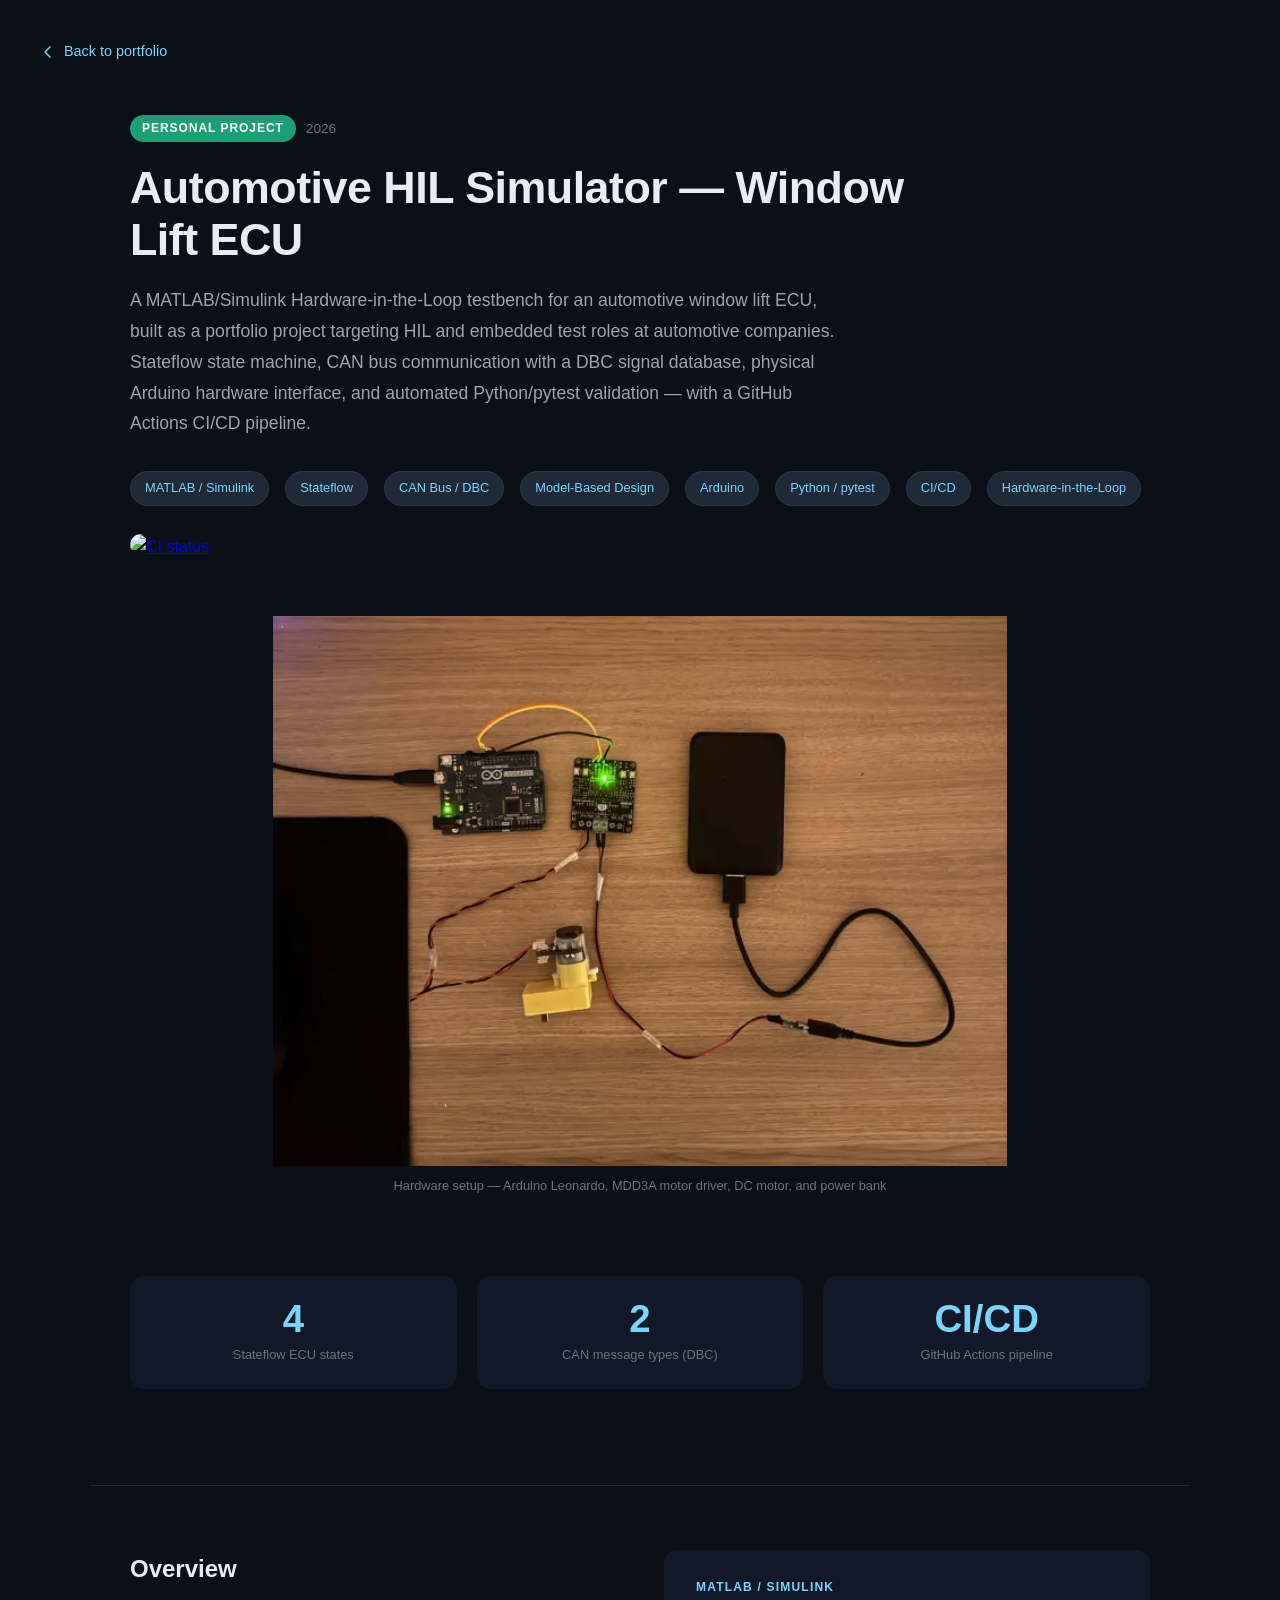
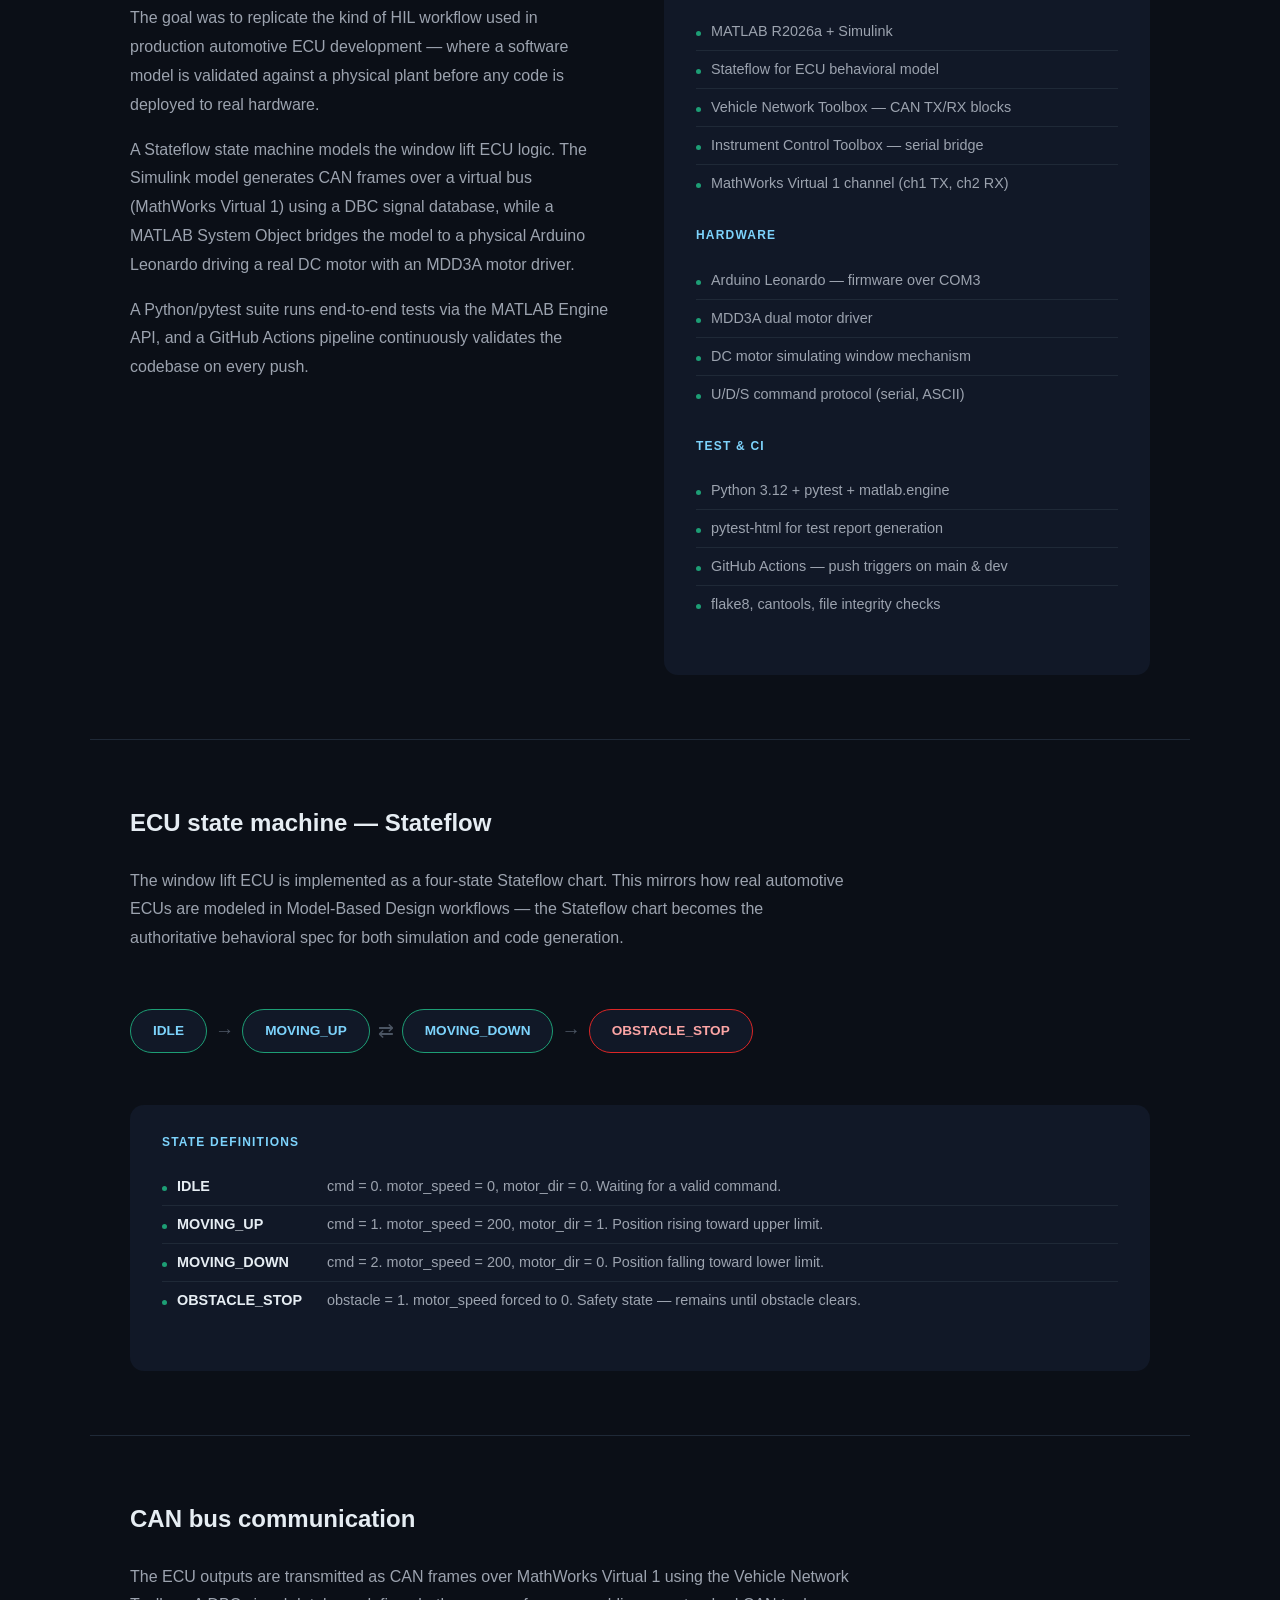
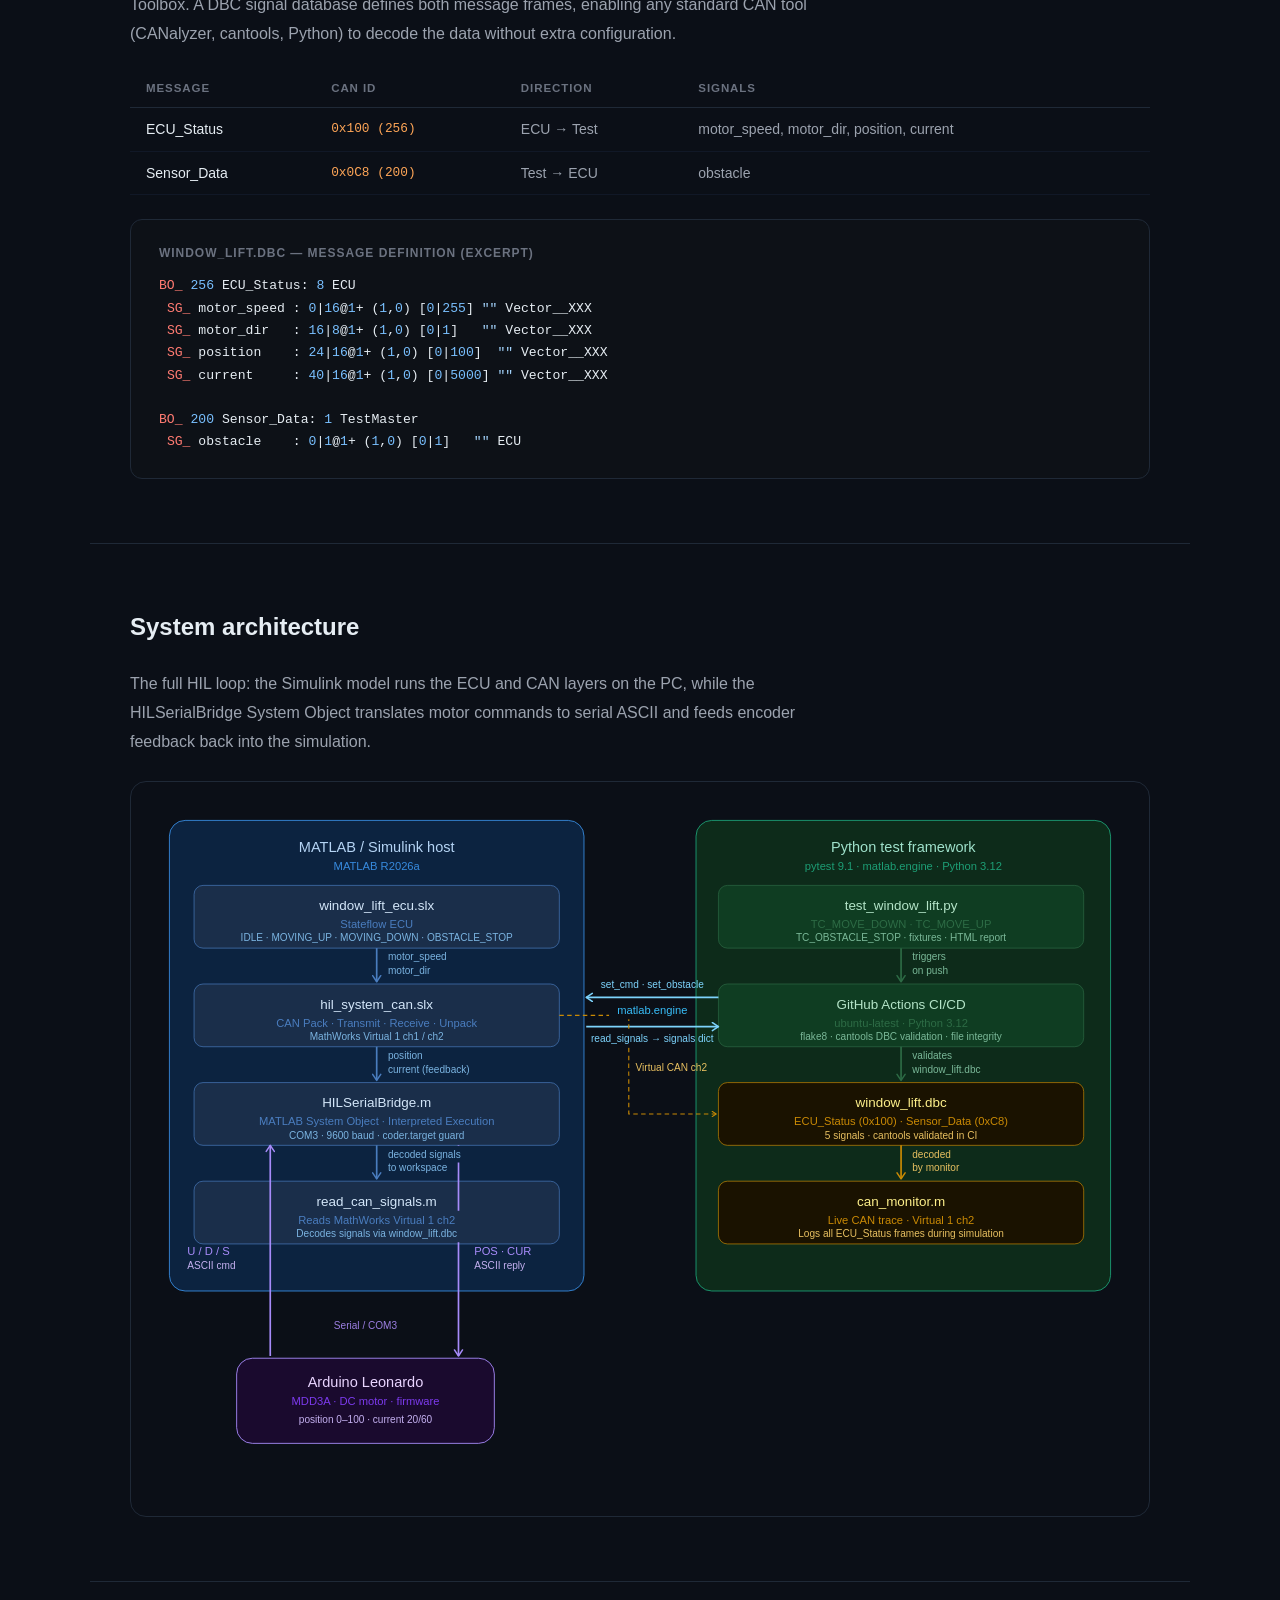
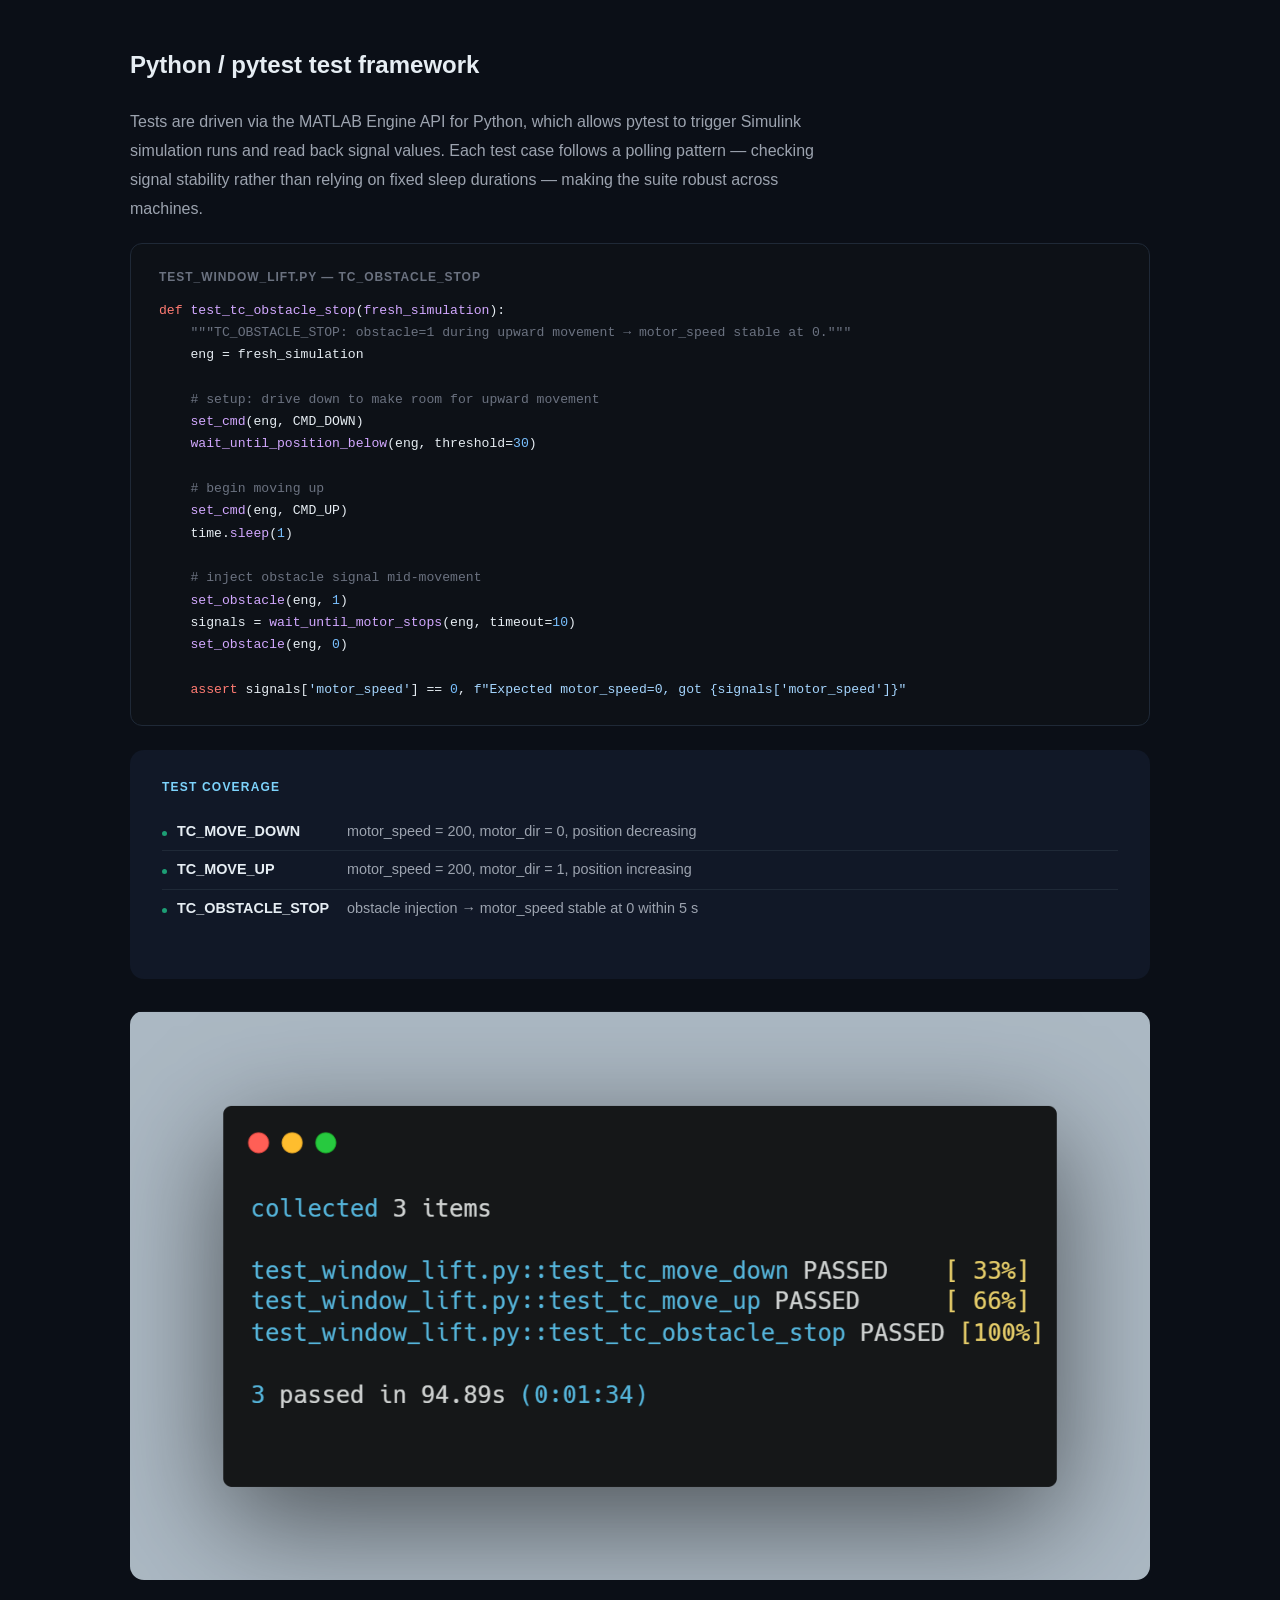
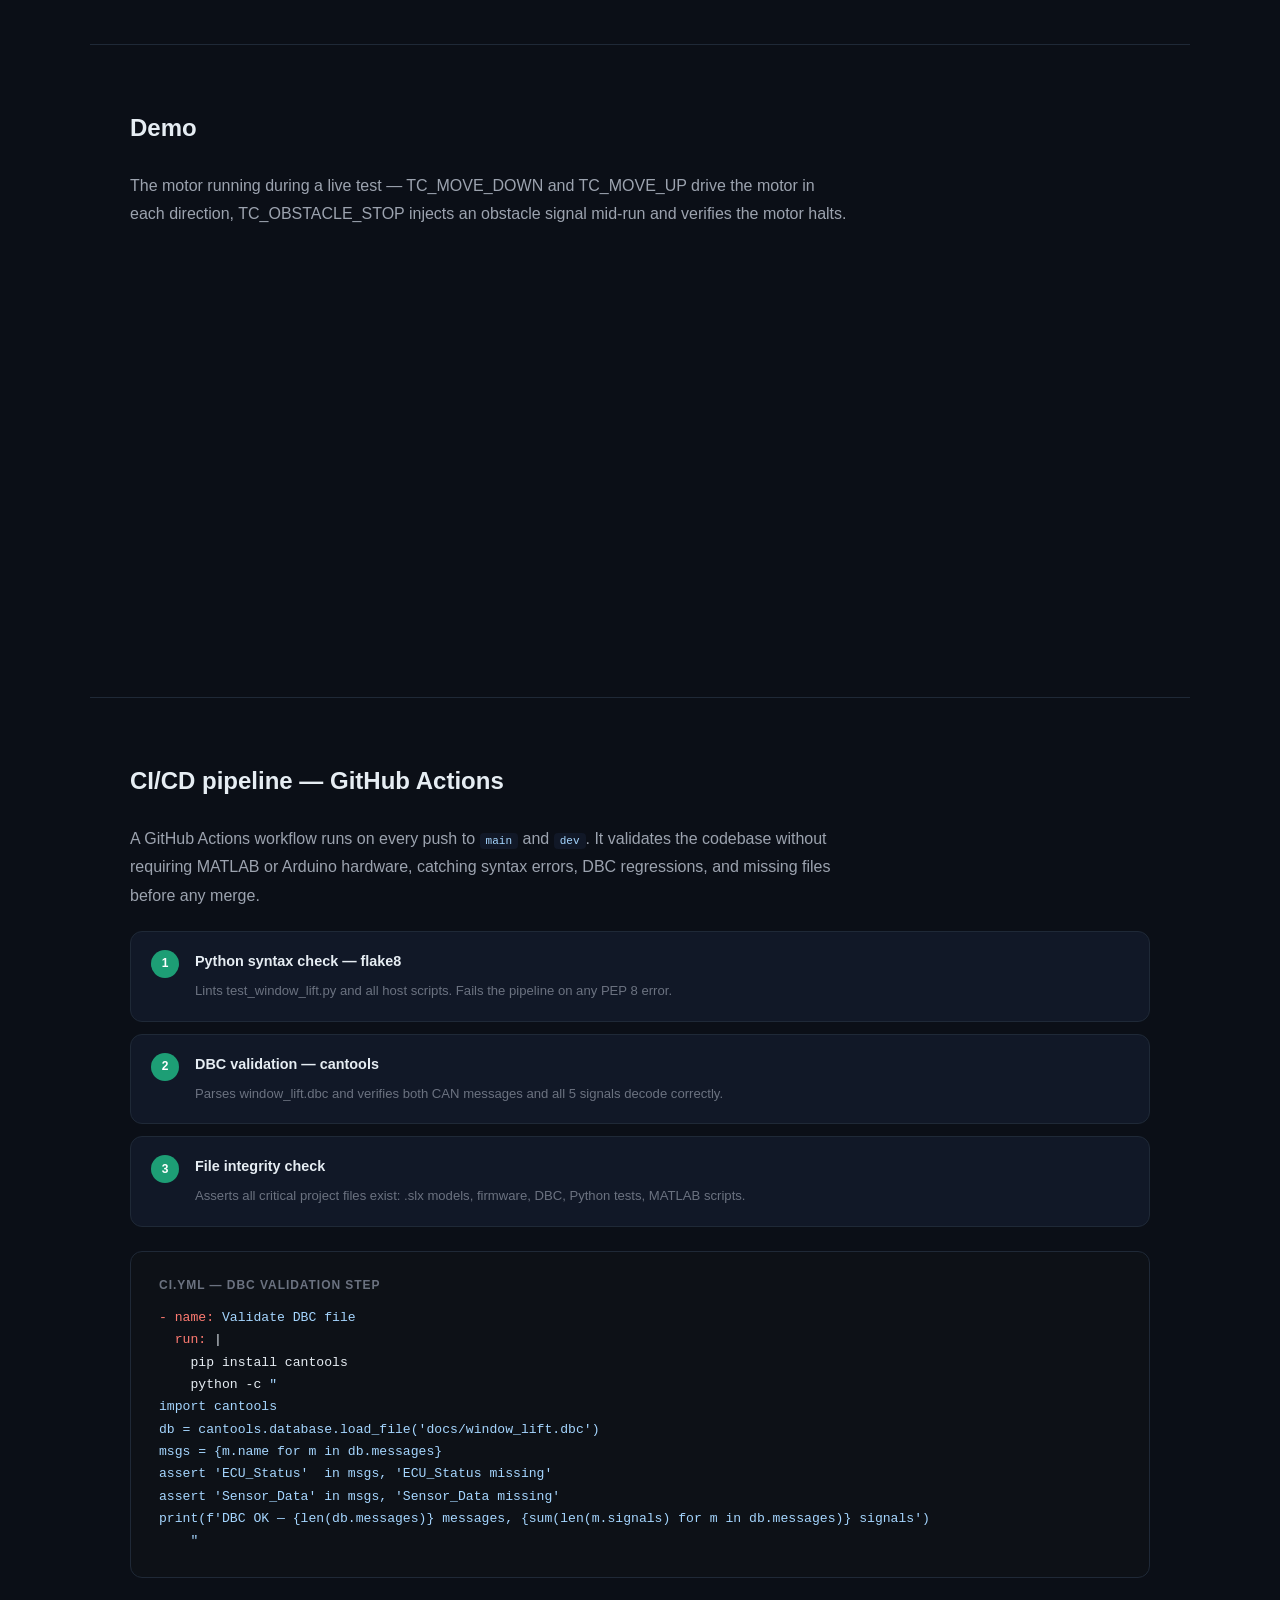
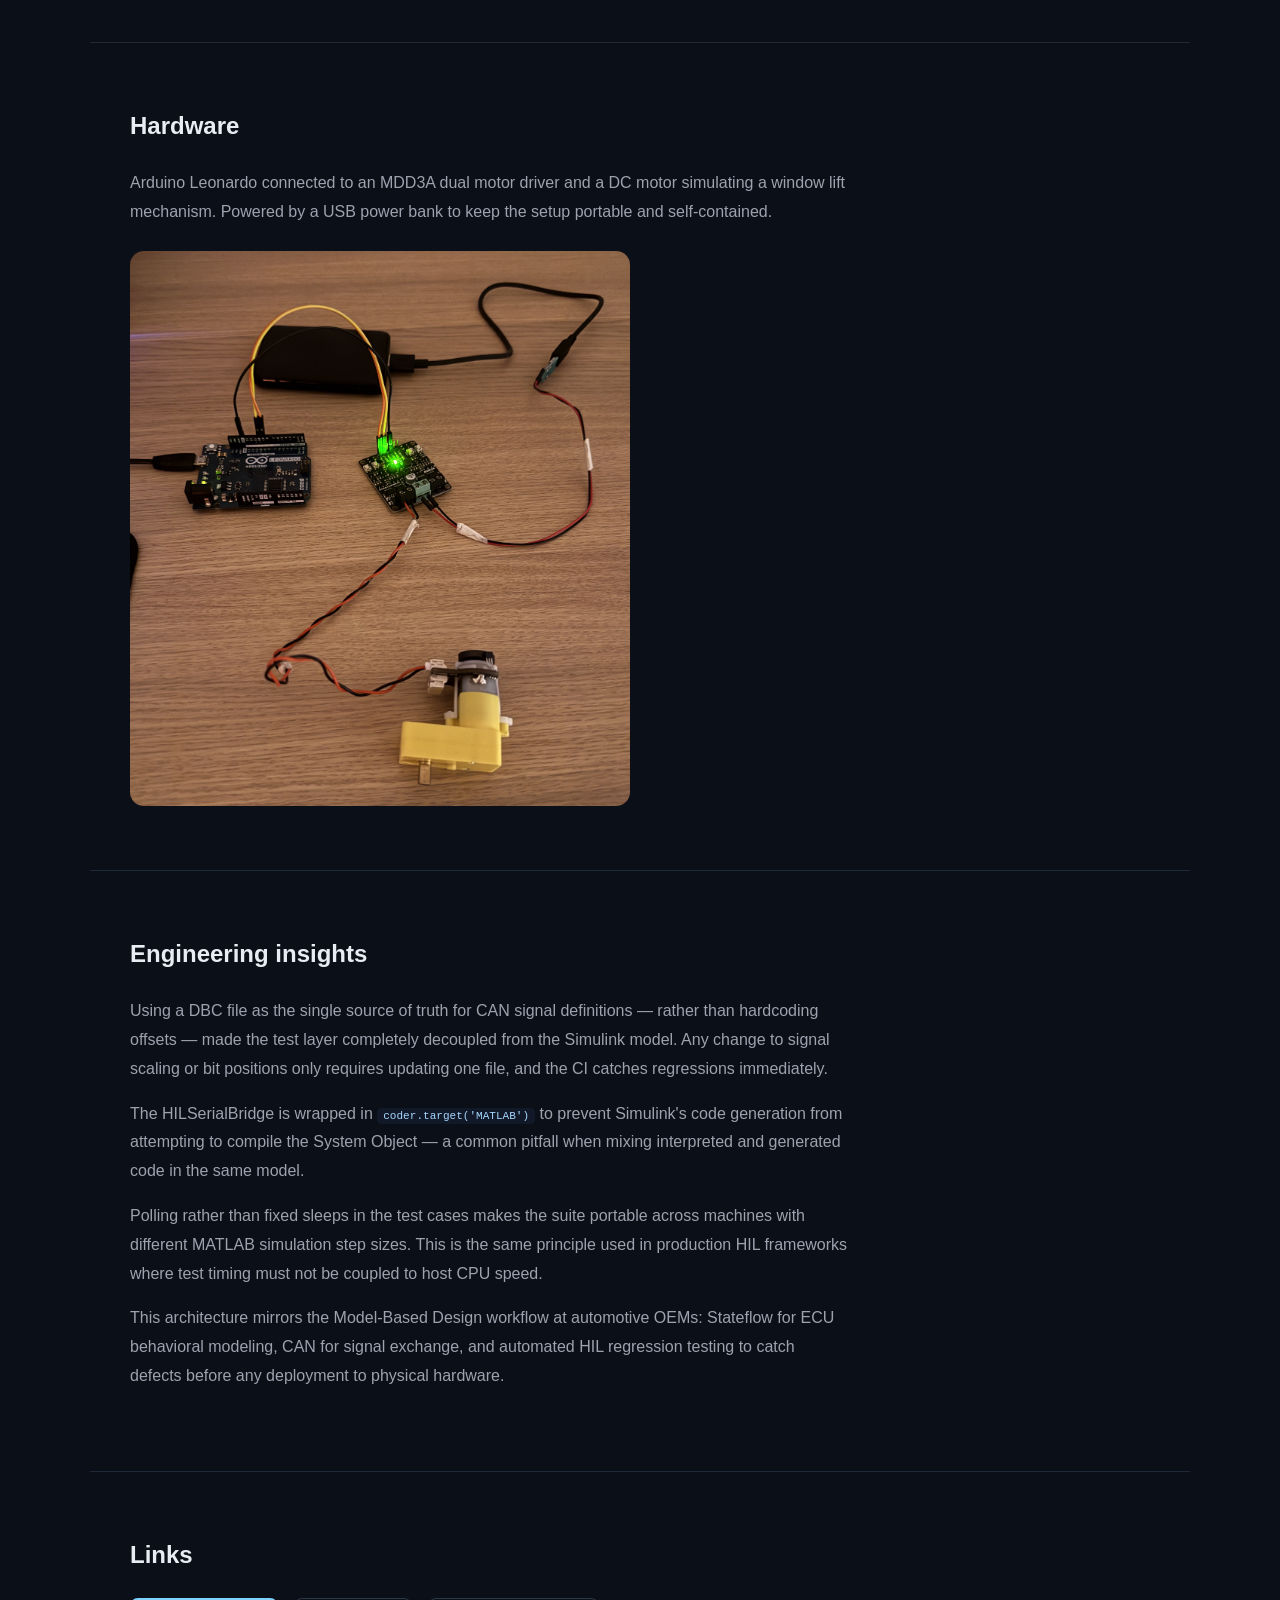
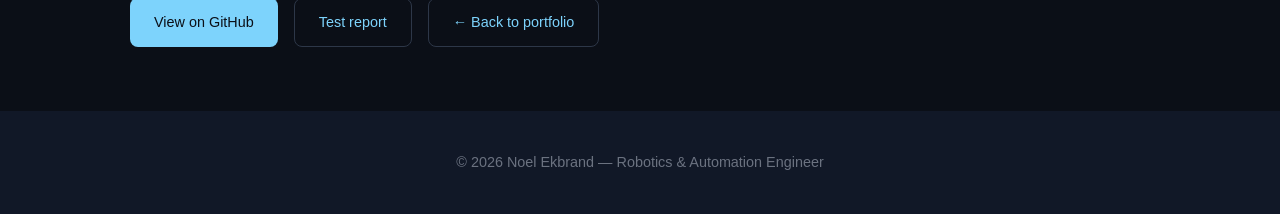
==== commit 3fafb729: "chore: updated demo vid link" ====
--- a/projects/automotive-hil-sim.html
+++ b/projects/automotive-hil-sim.html
@@ -795,9 +795,14 @@
         direction, TC_OBSTACLE_STOP injects an obstacle signal mid-run and verifies the motor halts.
     </p>
     <div style="max-width: 680px; margin-top: 24px;">
-        <video controls style="width:100%; border-radius:14px; cursor:pointer;">
-            <source src="../Videos/DEMO_HIL.MOV" type="video/mp4">
-        </video>
+        <iframe
+            src="https://drive.google.com/file/d/1Fd46NAPL8A38Msr4smmOsaLDw2T19FuI/preview"
+            width="100%"
+            height="380"
+            style="border-radius: 14px; border: none; display: block;"
+            allow="autoplay"
+            allowfullscreen>
+        </iframe>
     </div>
 </div>
 
